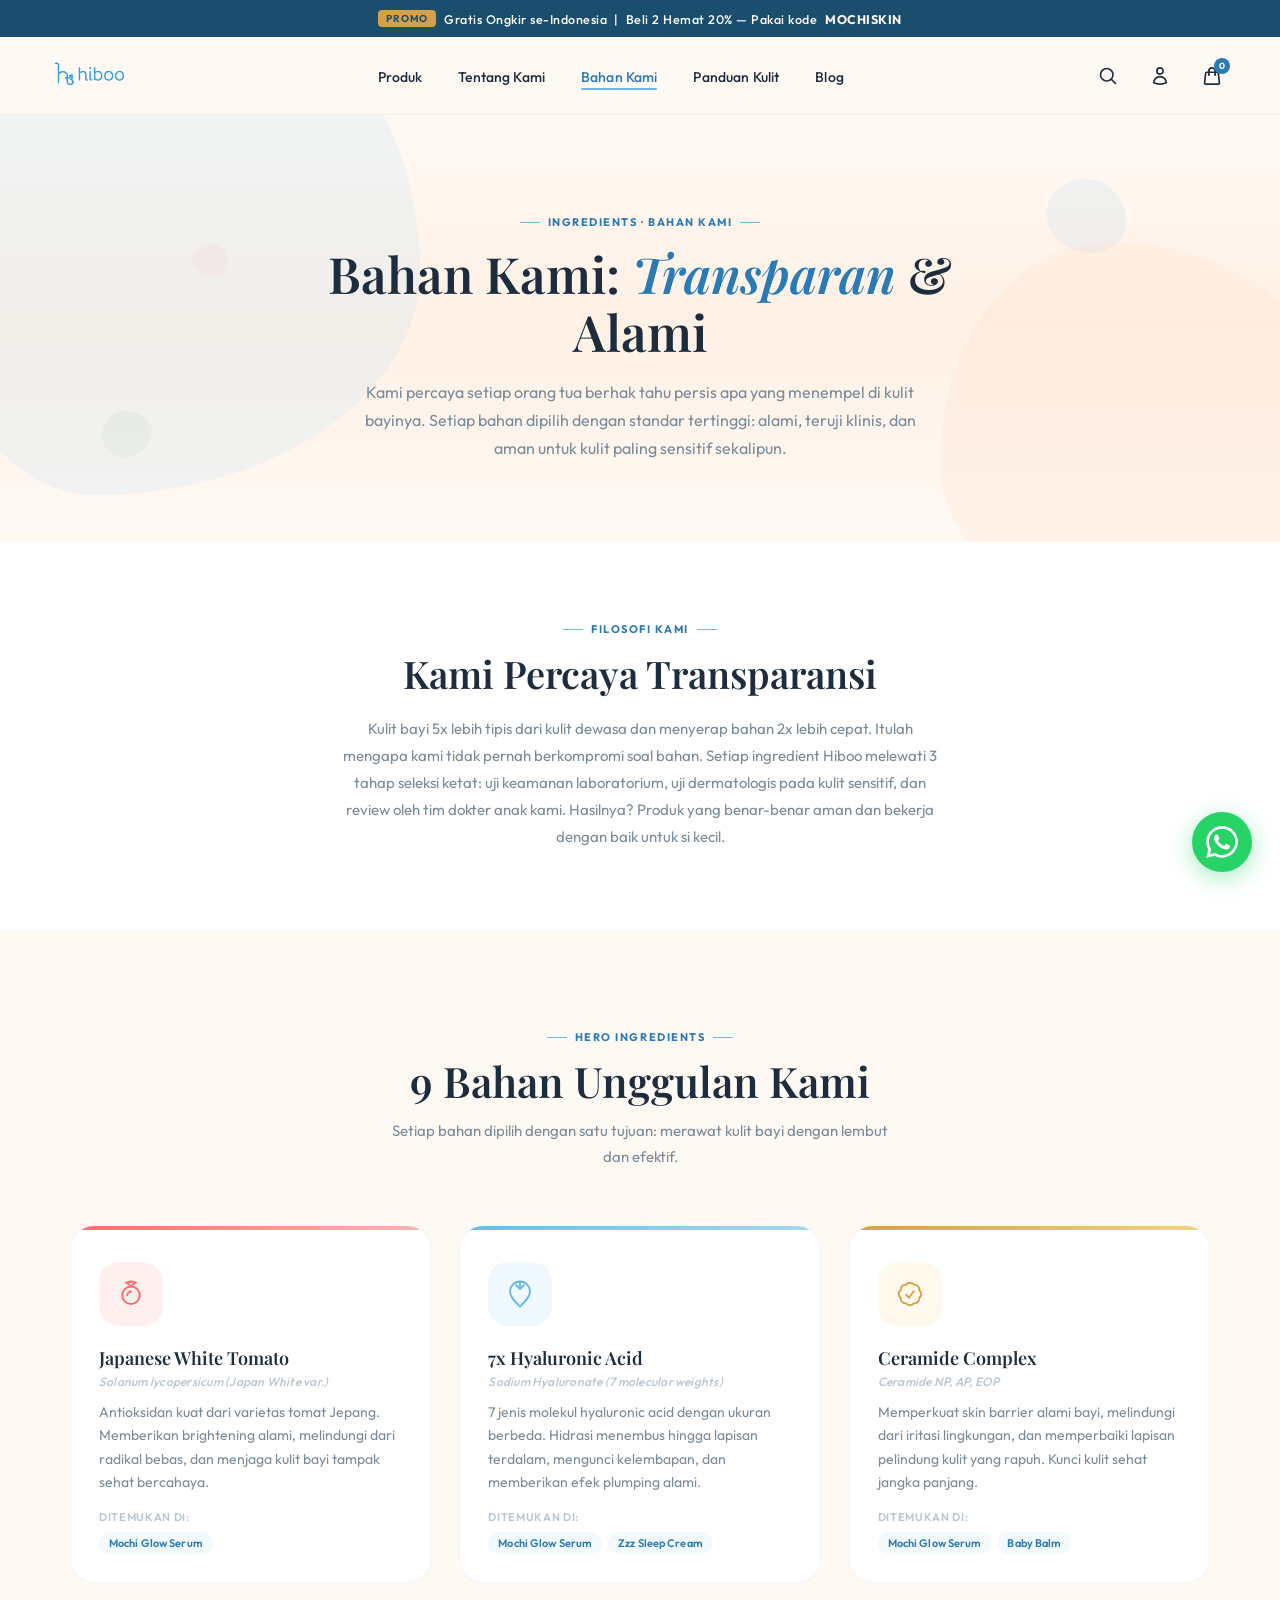
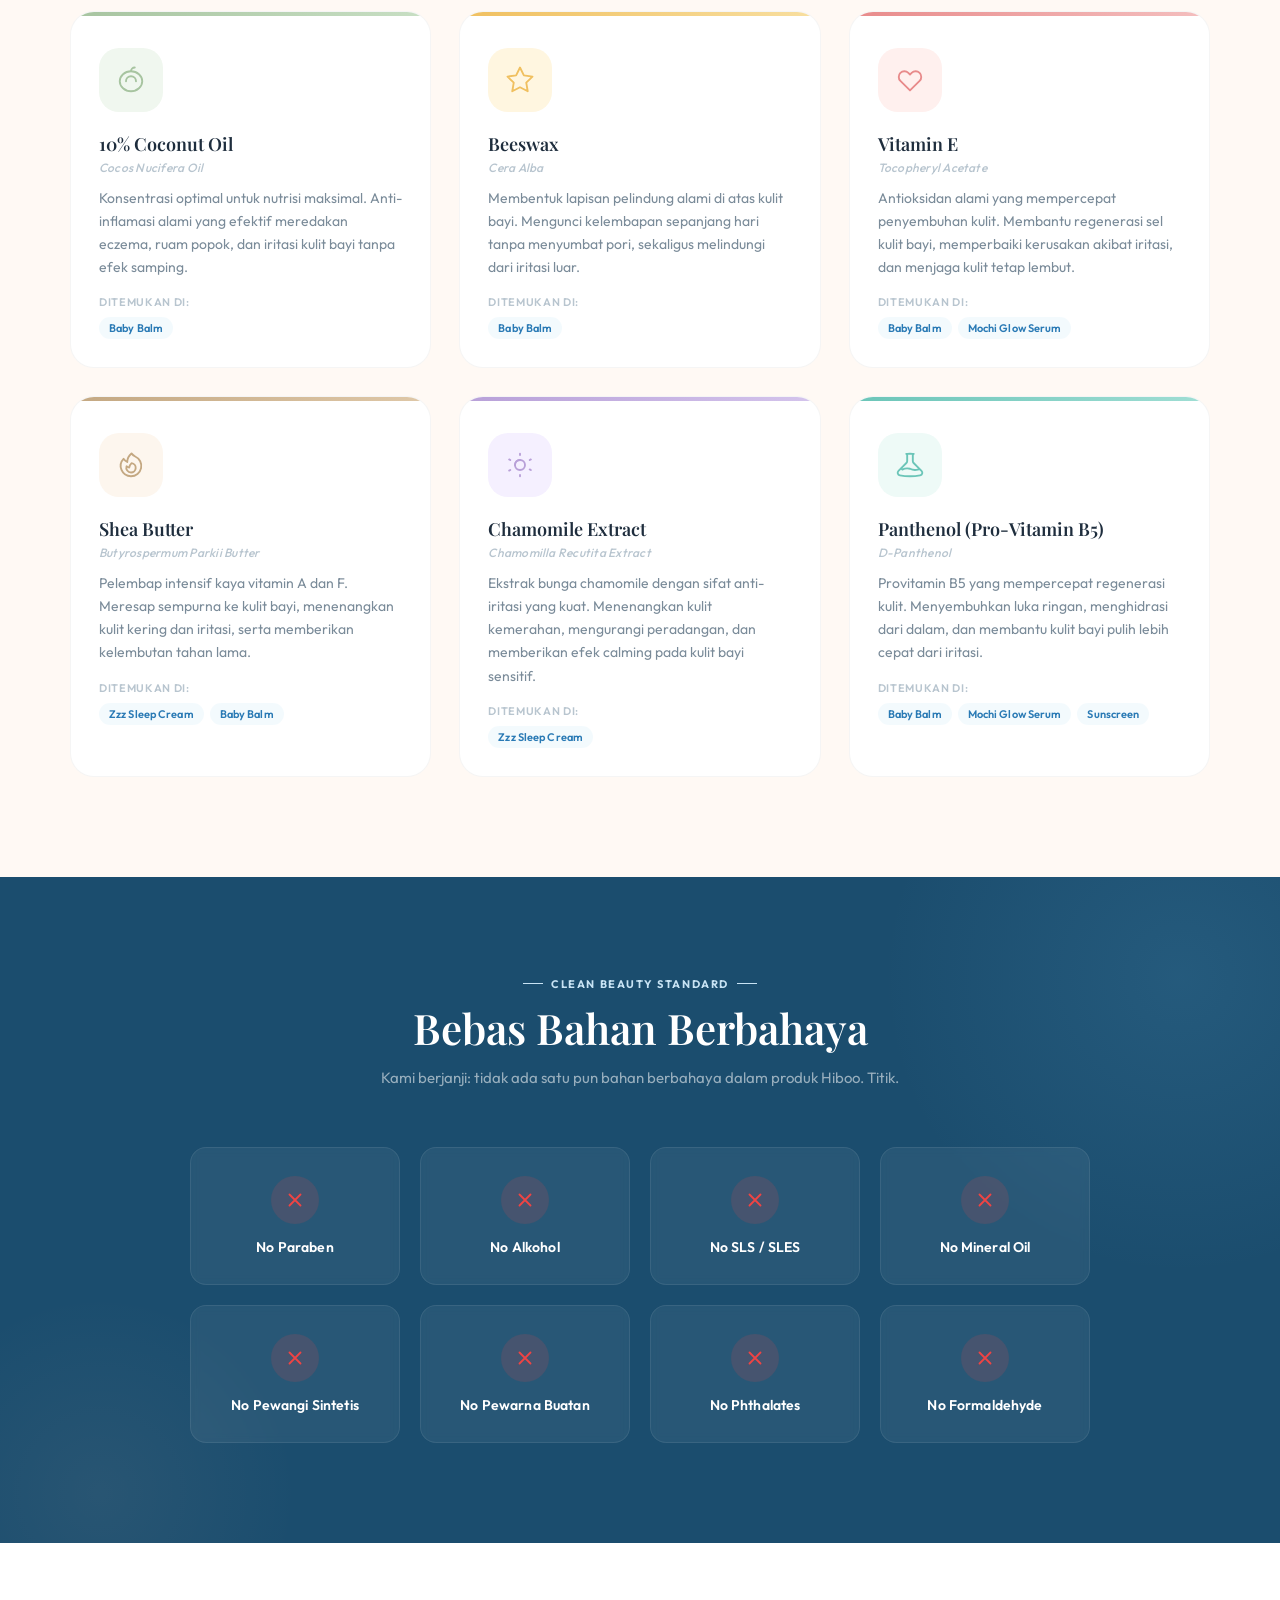
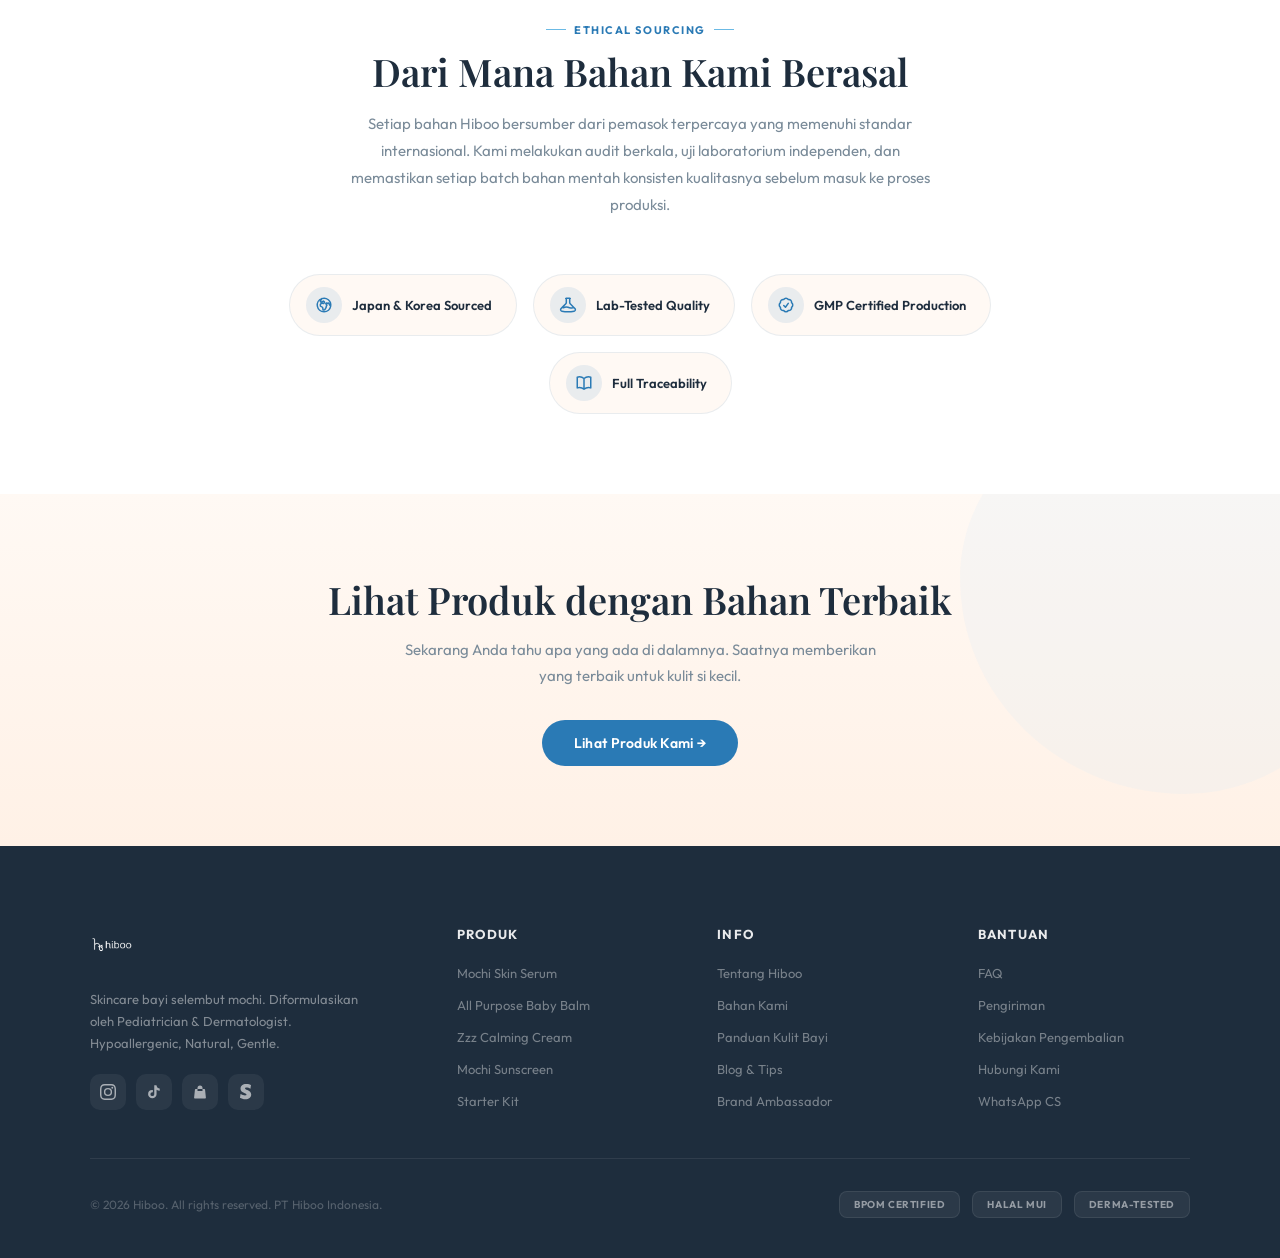
==== html/bahan-kami.html @ 683dc753 "Initial commit: Hiboo baby skincare website (9 HTML screens) Complete static HTML/CSS ecommerce webs" ====
<!DOCTYPE html>
<html lang="id">
<head>
<meta charset="UTF-8">
<meta name="viewport" content="width=device-width, initial-scale=1.0">

<!-- SEO Meta Tags - Indonesian Market -->
<title>Bahan & Ingredients Hiboo | 100% Natural, Tanpa Paraben, Aman Bayi</title>
<meta name="description" content="Daftar lengkap bahan skincare bayi Hiboo. 100% natural, tanpa paraben, tanpa alkohol, tanpa SLS. Japanese White Tomato, Hyaluronic Acid, Ceramide, Coconut Oil. Aman newborn 0+ bulan.">
<meta name="keywords" content="bahan skincare bayi, ingredients baby skincare, paraben free baby, natural baby skincare, hyaluronic acid bayi, ceramide bayi, coconut oil eczema bayi, hiboo ingredients, bahan alami bayi, skincare bayi aman">
<meta name="author" content="PT Hiboo Indonesia">
<meta name="robots" content="index, follow">
<meta name="language" content="Indonesian">
<meta name="geo.region" content="ID">
<meta name="geo.country" content="ID">

<!-- Open Graph / Social -->
<meta property="og:type" content="website">
<meta property="og:title" content="Bahan & Ingredients Hiboo | 100% Natural, Tanpa Paraben">
<meta property="og:description" content="Transparansi bahan skincare bayi Hiboo. Japanese White Tomato, 7x Hyaluronic Acid, Ceramide Complex. Tanpa paraben, alkohol, SLS. Aman newborn 0+ bulan.">
<meta property="og:image" content="assets/images/products/all-products.png">
<meta property="og:url" content="https://hiboo.co.id/bahan-kami">
<meta property="og:locale" content="id_ID">
<meta property="og:site_name" content="Hiboo Baby Skincare">

<!-- Twitter Card -->
<meta name="twitter:card" content="summary_large_image">
<meta name="twitter:title" content="Bahan & Ingredients Hiboo | 100% Natural, Aman Bayi">
<meta name="twitter:description" content="Daftar lengkap bahan alami skincare bayi Hiboo. Tanpa paraben, alkohol, SLS. Aman newborn 0+ bulan.">
<meta name="twitter:image" content="assets/images/products/all-products.png">

<!-- Canonical -->
<link rel="canonical" href="https://hiboo.co.id/bahan-kami">

<!-- Favicon -->
<link rel="icon" type="image/png" href="assets/images/logo/hiboo-logo-color.png">

<!-- Fonts -->
<link href="https://fonts.googleapis.com/css2?family=Outfit:wght@300;400;500;600;700&family=Playfair+Display:ital,wght@0,400;0,600;1,400;1,600&display=swap" rel="stylesheet">

<!-- Shared CSS -->
<link rel="stylesheet" href="assets/css/style.css">

<!-- JSON-LD FAQPage -->
<script type="application/ld+json">
{
  "@context": "https://schema.org",
  "@type": "FAQPage",
  "mainEntity": [
    {
      "@type": "Question",
      "name": "Apakah bahan-bahan Hiboo aman untuk bayi baru lahir (newborn)?",
      "acceptedAnswer": {
        "@type": "Answer",
        "text": "Ya, semua bahan yang digunakan Hiboo telah dipilih secara khusus untuk keamanan kulit bayi newborn (0+ bulan). Setiap bahan melewati uji dermatologis dan hipoalergenik sebelum digunakan dalam formulasi produk kami."
      }
    },
    {
      "@type": "Question",
      "name": "Apa itu Japanese White Tomato dan apa manfaatnya untuk kulit bayi?",
      "acceptedAnswer": {
        "@type": "Answer",
        "text": "Japanese White Tomato adalah varietas tomat Jepang yang kaya antioksidan. Untuk kulit bayi, bahan ini memberikan efek brightening alami, melindungi dari radikal bebas, dan menjaga kulit bayi tampak sehat bercahaya tanpa bahan kimia keras."
      }
    },
    {
      "@type": "Question",
      "name": "Mengapa Hiboo menggunakan 7x Hyaluronic Acid?",
      "acceptedAnswer": {
        "@type": "Answer",
        "text": "7x Hyaluronic Acid berarti kami menggunakan 7 jenis molekul hyaluronic acid dengan ukuran berbeda. Ini memastikan hidrasi menembus hingga lapisan terdalam kulit bayi, memberikan kelembapan tahan lama dan menjaga skin barrier tetap kuat."
      }
    },
    {
      "@type": "Question",
      "name": "Apakah produk Hiboo mengandung paraben atau bahan berbahaya?",
      "acceptedAnswer": {
        "@type": "Answer",
        "text": "Tidak. Hiboo 100% bebas dari paraben, alkohol, SLS/SLES, mineral oil, pewangi sintetis, pewarna buatan, phthalates, dan formaldehyde. Kami hanya menggunakan bahan-bahan alami yang aman dan lembut untuk kulit bayi."
      }
    },
    {
      "@type": "Question",
      "name": "Dari mana Hiboo mendapatkan bahan-bahannya?",
      "acceptedAnswer": {
        "@type": "Answer",
        "text": "Bahan-bahan Hiboo bersumber dari pemasok terpercaya di Jepang, Korea Selatan, dan Indonesia. Setiap batch bahan melewati quality control ketat dan sertifikasi laboratorium independen sebelum digunakan dalam produksi."
      }
    },
    {
      "@type": "Question",
      "name": "Apakah Ceramide Complex aman untuk kulit bayi sensitif?",
      "acceptedAnswer": {
        "@type": "Answer",
        "text": "Ya, Ceramide Complex sangat aman dan justru sangat direkomendasikan untuk kulit bayi sensitif. Ceramide adalah komponen alami kulit yang membantu memperkuat skin barrier, mencegah iritasi, dan menjaga kelembapan alami kulit bayi."
      }
    }
  ]
}
</script>

<!-- Page-Specific Styles -->
<style>
/* ── INGREDIENTS HERO ── */
.ing-hero {
  position: relative;
  padding: 100px 48px 80px;
  text-align: center;
  overflow: hidden;
  background: linear-gradient(180deg, var(--hb-cream) 0%, var(--hb-warm) 50%, var(--hb-cream) 100%);
}

.ing-hero::before {
  content: '';
  position: absolute;
  width: 500px; height: 500px;
  border-radius: 58% 42% 65% 35% / 45% 55% 45% 55%;
  background: rgba(200,227,244,0.25);
  top: -120px; left: -80px;
  animation: morphBlob 8s ease-in-out infinite;
  pointer-events: none;
}

.ing-hero::after {
  content: '';
  position: absolute;
  width: 400px; height: 400px;
  border-radius: 42% 58% 35% 65% / 55% 45% 55% 45%;
  background: rgba(255,216,190,0.2);
  bottom: -100px; right: -60px;
  animation: morphBlob 8s 2s ease-in-out infinite reverse;
  pointer-events: none;
}

.ing-hero .mochi-deco {
  position: absolute;
  pointer-events: none;
  border-radius: 52% 48% 44% 56% / 46% 60% 40% 54%;
}

.ing-hero .mochi-deco-1 {
  width: 80px; height: 74px;
  background: rgba(107,186,229,0.1);
  top: 15%; right: 12%;
  animation: mochiWobble 6s ease-in-out infinite;
}

.ing-hero .mochi-deco-2 {
  width: 50px; height: 46px;
  background: rgba(167,196,160,0.12);
  bottom: 20%; left: 8%;
  border-radius: 46% 54% 58% 42% / 52% 44% 56% 48%;
  animation: mochiWobble 7s 1.5s ease-in-out infinite;
}

.ing-hero .mochi-deco-3 {
  width: 36px; height: 34px;
  background: rgba(242,196,196,0.15);
  top: 30%; left: 15%;
  border-radius: 54% 46% 42% 58% / 48% 56% 44% 52%;
  animation: mochiWobble 5s 3s ease-in-out infinite;
}

@keyframes mochiWobble {
  0%, 100% { border-radius: 52% 48% 44% 56% / 46% 60% 40% 54%; transform: scale(1); }
  50% { border-radius: 46% 54% 58% 42% / 52% 44% 56% 48%; transform: scale(1.06); }
}

.ing-hero-content {
  position: relative;
  z-index: 1;
  max-width: 700px;
  margin: 0 auto;
}

.ing-hero .sh-tag {
  font-size: 11px;
  font-weight: 700;
  text-transform: uppercase;
  letter-spacing: 0.14em;
  color: var(--hb-deep);
  margin-bottom: 16px;
  display: flex;
  align-items: center;
  justify-content: center;
  gap: 8px;
  animation: fadeSlideUp 0.7s ease both;
}

.ing-hero .sh-tag::before, .ing-hero .sh-tag::after {
  content: '';
  width: 20px; height: 1px;
  background: var(--hb-blue);
}

.ing-hero h1 {
  font-family: 'Playfair Display', serif;
  font-size: clamp(32px, 4vw, 50px);
  font-weight: 600;
  line-height: 1.15;
  color: var(--hb-text);
  margin-bottom: 18px;
  animation: fadeSlideUp 0.7s 0.1s ease both;
}

.ing-hero h1 em {
  font-style: italic;
  color: var(--hb-deep);
}

.ing-hero-desc {
  font-size: 16px;
  line-height: 1.75;
  color: var(--hb-muted);
  max-width: 560px;
  margin: 0 auto;
  animation: fadeSlideUp 0.7s 0.2s ease both;
}

/* ── PHILOSOPHY SECTION ── */
.philosophy-section {
  background: var(--hb-white);
  padding: 80px 48px;
  text-align: center;
}

.philosophy-content {
  max-width: 720px;
  margin: 0 auto;
}

.philosophy-content .sh-tag {
  font-size: 11px;
  font-weight: 700;
  text-transform: uppercase;
  letter-spacing: 0.14em;
  color: var(--hb-deep);
  margin-bottom: 12px;
  display: flex;
  align-items: center;
  justify-content: center;
  gap: 8px;
}

.philosophy-content .sh-tag::before, .philosophy-content .sh-tag::after {
  content: '';
  width: 20px; height: 1px;
  background: var(--hb-blue);
}

.philosophy-content h2 {
  font-family: 'Playfair Display', serif;
  font-size: clamp(26px, 3vw, 38px);
  font-weight: 600;
  color: var(--hb-text);
  margin-bottom: 16px;
}

.philosophy-content p {
  font-size: 15px;
  color: var(--hb-muted);
  line-height: 1.8;
  max-width: 600px;
  margin: 0 auto;
}

/* ── HERO INGREDIENTS GRID ── */
.ingredients-section {
  padding: 100px 48px;
  background: var(--hb-cream);
}

.ingredients-grid {
  display: grid;
  grid-template-columns: repeat(3, 1fr);
  gap: 28px;
  max-width: 1140px;
  margin: 0 auto;
}

.ing-card {
  background: var(--hb-white);
  border-radius: var(--hb-radius-lg);
  padding: 36px 28px 28px;
  border: 1px solid rgba(0,0,0,0.04);
  transition: all 0.35s ease;
  position: relative;
  overflow: hidden;
}

.ing-card::before {
  content: '';
  position: absolute;
  top: 0;
  left: 0;
  right: 0;
  height: 4px;
  border-radius: var(--hb-radius-lg) var(--hb-radius-lg) 0 0;
}

.ing-card:nth-child(1)::before { background: linear-gradient(90deg, #FF6B6B, #FFB4B4); }
.ing-card:nth-child(2)::before { background: linear-gradient(90deg, #6BBAE5, #A8D8F0); }
.ing-card:nth-child(3)::before { background: linear-gradient(90deg, #D4A04A, #F0D48A); }
.ing-card:nth-child(4)::before { background: linear-gradient(90deg, #A7C4A0, #C8DFC4); }
.ing-card:nth-child(5)::before { background: linear-gradient(90deg, #F0C060, #F8DFA0); }
.ing-card:nth-child(6)::before { background: linear-gradient(90deg, #E88B8B, #F4BFBF); }
.ing-card:nth-child(7)::before { background: linear-gradient(90deg, #C4A882, #DFC8A8); }
.ing-card:nth-child(8)::before { background: linear-gradient(90deg, #B8A0D8, #D4C4EC); }
.ing-card:nth-child(9)::before { background: linear-gradient(90deg, #6BC5B8, #A0DED4); }

.ing-card:hover {
  transform: translateY(-6px);
  box-shadow: 0 16px 48px rgba(0,0,0,0.08);
  border-color: rgba(107,186,229,0.15);
}

.ing-icon {
  width: 64px;
  height: 64px;
  border-radius: 20px;
  display: flex;
  align-items: center;
  justify-content: center;
  margin-bottom: 20px;
}

.ing-card:nth-child(1) .ing-icon { background: #FFF0F0; }
.ing-card:nth-child(2) .ing-icon { background: #EFF8FF; }
.ing-card:nth-child(3) .ing-icon { background: #FFF8EC; }
.ing-card:nth-child(4) .ing-icon { background: #F0F7EF; }
.ing-card:nth-child(5) .ing-icon { background: #FFF6E0; }
.ing-card:nth-child(6) .ing-icon { background: #FFF0EE; }
.ing-card:nth-child(7) .ing-icon { background: #FDF6EE; }
.ing-card:nth-child(8) .ing-icon { background: #F5F0FF; }
.ing-card:nth-child(9) .ing-icon { background: #EEFAF7; }

.ing-icon svg {
  width: 30px;
  height: 30px;
}

.ing-card h3 {
  font-family: 'Playfair Display', serif;
  font-size: 18px;
  font-weight: 600;
  color: var(--hb-text);
  margin-bottom: 4px;
}

.ing-card .ing-subtitle {
  font-size: 12px;
  color: var(--hb-light);
  font-weight: 500;
  font-style: italic;
  margin-bottom: 12px;
  letter-spacing: 0.02em;
}

.ing-card .ing-desc {
  font-size: 14px;
  color: var(--hb-muted);
  line-height: 1.65;
  margin-bottom: 16px;
}

.ing-tags {
  display: flex;
  flex-wrap: wrap;
  gap: 6px;
}

.ing-tags span {
  font-size: 11px;
  font-weight: 600;
  color: var(--hb-deep);
  background: rgba(107,186,229,0.08);
  padding: 4px 10px;
  border-radius: 100px;
  letter-spacing: 0.01em;
}

.ing-tags-label {
  font-size: 11px;
  color: var(--hb-light);
  font-weight: 600;
  text-transform: uppercase;
  letter-spacing: 0.06em;
  margin-bottom: 8px;
}

/* ── FREE FROM SECTION ── */
.freefrom-section {
  background: var(--hb-navy);
  padding: 100px 48px;
  position: relative;
  overflow: hidden;
}

.freefrom-section::before {
  content: '';
  position: absolute;
  width: 600px; height: 600px;
  border-radius: 50%;
  background: radial-gradient(circle, rgba(107,186,229,0.12), transparent 70%);
  top: -200px; right: -200px;
  pointer-events: none;
}

.freefrom-section::after {
  content: '';
  position: absolute;
  width: 400px; height: 400px;
  border-radius: 50%;
  background: radial-gradient(circle, rgba(255,216,190,0.06), transparent 70%);
  bottom: -150px; left: -100px;
  pointer-events: none;
}

.freefrom-section .section-header .sh-tag { color: var(--hb-sky); }
.freefrom-section .section-header .sh-tag::before,
.freefrom-section .section-header .sh-tag::after { background: var(--hb-sky); }
.freefrom-section .section-header h2 { color: white; }
.freefrom-section .section-header p { color: rgba(255,255,255,0.55); }

.freefrom-grid {
  display: grid;
  grid-template-columns: repeat(4, 1fr);
  gap: 20px;
  max-width: 900px;
  margin: 0 auto;
  position: relative;
  z-index: 1;
}

.freefrom-card {
  background: rgba(255,255,255,0.06);
  border: 1px solid rgba(255,255,255,0.08);
  border-radius: var(--hb-radius);
  padding: 28px 20px;
  text-align: center;
  transition: all 0.3s ease;
  backdrop-filter: blur(4px);
}

.freefrom-card:hover {
  background: rgba(255,255,255,0.1);
  border-color: rgba(255,255,255,0.15);
  transform: translateY(-4px);
}

.freefrom-icon {
  width: 48px;
  height: 48px;
  border-radius: 50%;
  background: rgba(239,68,68,0.15);
  display: flex;
  align-items: center;
  justify-content: center;
  margin: 0 auto 14px;
}

.freefrom-icon svg {
  width: 22px;
  height: 22px;
  color: #EF4444;
}

.freefrom-card h4 {
  font-size: 14px;
  font-weight: 600;
  color: white;
  letter-spacing: 0.01em;
}

/* ── SOURCING SECTION ── */
.sourcing-section {
  padding: 80px 48px;
  background: var(--hb-white);
  text-align: center;
}

.sourcing-content {
  max-width: 720px;
  margin: 0 auto;
}

.sourcing-content h2 {
  font-family: 'Playfair Display', serif;
  font-size: clamp(26px, 3vw, 38px);
  font-weight: 600;
  color: var(--hb-text);
  margin-bottom: 16px;
}

.sourcing-content p {
  font-size: 15px;
  color: var(--hb-muted);
  line-height: 1.8;
  max-width: 600px;
  margin: 0 auto 24px;
}

.sourcing-badges {
  display: flex;
  justify-content: center;
  gap: 16px;
  flex-wrap: wrap;
  margin-top: 32px;
}

.sourcing-badge {
  display: flex;
  align-items: center;
  gap: 10px;
  background: var(--hb-cream);
  border: 1.5px solid rgba(42,122,181,0.1);
  border-radius: 100px;
  padding: 12px 24px 12px 16px;
  transition: all 0.3s ease;
}

.sourcing-badge:hover {
  border-color: var(--hb-blue);
  transform: translateY(-2px);
  box-shadow: 0 4px 16px rgba(42,122,181,0.1);
}

.sourcing-badge-icon {
  width: 36px; height: 36px;
  border-radius: 50%;
  background: rgba(42,122,181,0.1);
  display: flex;
  align-items: center;
  justify-content: center;
  flex-shrink: 0;
}

.sourcing-badge-icon svg {
  width: 18px;
  height: 18px;
  color: var(--hb-deep);
}

.sourcing-badge span {
  font-size: 13px;
  font-weight: 600;
  color: var(--hb-text);
}

/* ── CTA SECTION ── */
.ing-cta {
  padding: 80px 48px;
  text-align: center;
  background: linear-gradient(180deg, var(--hb-cream) 0%, var(--hb-warm) 100%);
  position: relative;
  overflow: hidden;
}

.ing-cta::before {
  content: '';
  position: absolute;
  width: 400px; height: 400px;
  border-radius: 52% 48% 44% 56% / 46% 60% 40% 54%;
  background: rgba(200,227,244,0.15);
  top: -100px; right: -80px;
  animation: morphBlob 8s ease-in-out infinite;
  pointer-events: none;
}

.ing-cta h2 {
  font-family: 'Playfair Display', serif;
  font-size: clamp(26px, 3vw, 38px);
  font-weight: 600;
  color: var(--hb-text);
  margin-bottom: 12px;
  position: relative;
  z-index: 1;
}

.ing-cta p {
  font-size: 15px;
  color: var(--hb-muted);
  margin-bottom: 32px;
  max-width: 480px;
  margin-left: auto;
  margin-right: auto;
  line-height: 1.7;
  position: relative;
  z-index: 1;
}

/* ── NAV ACTIVE STATE ── */
.nav-links a.active {
  color: var(--hb-deep);
}

.nav-links a.active::after {
  width: 100%;
}

/* ── RESPONSIVE ── */
@media (max-width: 900px) {
  .ingredients-grid {
    grid-template-columns: repeat(2, 1fr);
    gap: 20px;
  }
  .freefrom-grid {
    grid-template-columns: repeat(2, 1fr);
  }
  .ing-hero, .philosophy-section, .ingredients-section,
  .freefrom-section, .sourcing-section, .ing-cta {
    padding-left: 24px;
    padding-right: 24px;
  }
}

@media (max-width: 600px) {
  .ingredients-grid {
    grid-template-columns: 1fr;
  }
  .freefrom-grid {
    grid-template-columns: repeat(2, 1fr);
    gap: 12px;
  }
  .freefrom-card {
    padding: 20px 14px;
  }
  .sourcing-badges {
    flex-direction: column;
    align-items: center;
  }
  .ing-hero {
    padding-top: 60px;
    padding-bottom: 50px;
  }
}
</style>
</head>
<body>

<!-- ANNOUNCEMENT BAR -->
<div class="announce-bar">
  <span>PROMO</span>
  Gratis Ongkir se-Indonesia &nbsp;|&nbsp; Beli 2 Hemat 20% &mdash; Pakai kode <strong>MOCHISKIN</strong>
</div>

<!-- NAV -->
<nav>
  <a href="index.html" class="nav-logo">
    <img src="assets/images/logo/hiboo-logo-color.png" alt="Hiboo Baby Skincare" width="160" height="52">
  </a>
  <ul class="nav-links">
    <li><a href="produk.html">Produk</a></li>
    <li><a href="tentang-kami.html">Tentang Kami</a></li>
    <li><a href="bahan-kami.html" class="active">Bahan Kami</a></li>
    <li><a href="panduan-kulit.html">Panduan Kulit</a></li>
    <li><a href="blog.html">Blog</a></li>
  </ul>
  <div class="nav-right">
    <button class="nav-icon" title="Cari" aria-label="Cari produk">
      <svg xmlns="http://www.w3.org/2000/svg" fill="none" viewBox="0 0 24 24" stroke-width="2" stroke="currentColor"><path stroke-linecap="round" stroke-linejoin="round" d="m21 21-5.197-5.197m0 0A7.5 7.5 0 1 0 5.196 5.196a7.5 7.5 0 0 0 10.607 10.607Z"/></svg>
    </button>
    <button class="nav-icon" title="Akun" aria-label="Akun saya">
      <svg xmlns="http://www.w3.org/2000/svg" fill="none" viewBox="0 0 24 24" stroke-width="2" stroke="currentColor"><path stroke-linecap="round" stroke-linejoin="round" d="M15.75 6a3.75 3.75 0 1 1-7.5 0 3.75 3.75 0 0 1 7.5 0ZM4.501 20.118a7.5 7.5 0 0 1 14.998 0A17.933 17.933 0 0 1 12 21.75c-2.676 0-5.216-.584-7.499-1.632Z"/></svg>
    </button>
    <a href="keranjang.html" class="nav-icon cart-btn" title="Keranjang" aria-label="Keranjang belanja">
      <svg xmlns="http://www.w3.org/2000/svg" fill="none" viewBox="0 0 24 24" stroke-width="2" stroke="currentColor"><path stroke-linecap="round" stroke-linejoin="round" d="M15.75 10.5V6a3.75 3.75 0 1 0-7.5 0v4.5m11.356-1.993 1.263 12c.07.665-.45 1.243-1.119 1.243H4.25a1.125 1.125 0 0 1-1.12-1.243l1.264-12A1.125 1.125 0 0 1 5.513 7.5h12.974c.576 0 1.059.435 1.119 1.007ZM8.625 10.5a.375.375 0 1 1-.75 0 .375.375 0 0 1 .75 0Zm7.5 0a.375.375 0 1 1-.75 0 .375.375 0 0 1 .75 0Z"/></svg>
      <span class="cart-count">0</span>
    </a>
    <button class="mobile-menu-btn" aria-label="Menu">
      <span></span><span></span><span></span>
    </button>
  </div>
</nav>

<!-- 1. HERO -->
<section class="ing-hero">
  <div class="mochi-deco mochi-deco-1"></div>
  <div class="mochi-deco mochi-deco-2"></div>
  <div class="mochi-deco mochi-deco-3"></div>
  <div class="ing-hero-content">
    <div class="sh-tag">Ingredients &middot; Bahan Kami</div>
    <h1>Bahan Kami: <em>Transparan</em> & Alami</h1>
    <p class="ing-hero-desc">Kami percaya setiap orang tua berhak tahu persis apa yang menempel di kulit bayinya. Setiap bahan dipilih dengan standar tertinggi: alami, teruji klinis, dan aman untuk kulit paling sensitif sekalipun.</p>
  </div>
</section>

<!-- 2. PHILOSOPHY -->
<section class="philosophy-section">
  <div class="philosophy-content">
    <div class="sh-tag">Filosofi Kami</div>
    <h2>Kami Percaya Transparansi</h2>
    <p>Kulit bayi 5x lebih tipis dari kulit dewasa dan menyerap bahan 2x lebih cepat. Itulah mengapa kami tidak pernah berkompromi soal bahan. Setiap ingredient Hiboo melewati 3 tahap seleksi ketat: uji keamanan laboratorium, uji dermatologis pada kulit sensitif, dan review oleh tim dokter anak kami. Hasilnya? Produk yang benar-benar aman dan bekerja dengan baik untuk si kecil.</p>
  </div>
</section>

<!-- 3. HERO INGREDIENTS GRID -->
<section class="ingredients-section section-pad">
  <div class="section-header">
    <div class="sh-tag">Hero Ingredients</div>
    <h2>9 Bahan Unggulan Kami</h2>
    <p>Setiap bahan dipilih dengan satu tujuan: merawat kulit bayi dengan lembut dan efektif.</p>
  </div>

  <div class="ingredients-grid">

    <!-- Japanese White Tomato -->
    <div class="ing-card">
      <div class="ing-icon">
        <svg xmlns="http://www.w3.org/2000/svg" viewBox="0 0 24 24" fill="none" stroke="#FF6B6B" stroke-width="1.5" stroke-linecap="round" stroke-linejoin="round"><circle cx="12" cy="13" r="7"/><path d="M12 6c-1.5-2-4-3-4-3s2-.5 4-1c2 .5 4 1 4 1s-2.5 1-4 3Z"/><path d="M9 13a3 3 0 0 1 3-3"/></svg>
      </div>
      <h3>Japanese White Tomato</h3>
      <div class="ing-subtitle">Solanum lycopersicum (Japan White var.)</div>
      <p class="ing-desc">Antioksidan kuat dari varietas tomat Jepang. Memberikan brightening alami, melindungi dari radikal bebas, dan menjaga kulit bayi tampak sehat bercahaya.</p>
      <div class="ing-tags-label">Ditemukan di:</div>
      <div class="ing-tags">
        <span>Mochi Glow Serum</span>
      </div>
    </div>

    <!-- 7x Hyaluronic Acid -->
    <div class="ing-card">
      <div class="ing-icon">
        <svg xmlns="http://www.w3.org/2000/svg" viewBox="0 0 24 24" fill="none" stroke="#6BBAE5" stroke-width="1.5" stroke-linecap="round" stroke-linejoin="round"><path d="M12 2v6l3-3M12 8l-3-3"/><path d="M12 22c4-4 8-7.582 8-12a8 8 0 1 0-16 0c0 4.418 4 8 8 12Z"/></svg>
      </div>
      <h3>7x Hyaluronic Acid</h3>
      <div class="ing-subtitle">Sodium Hyaluronate (7 molecular weights)</div>
      <p class="ing-desc">7 jenis molekul hyaluronic acid dengan ukuran berbeda. Hidrasi menembus hingga lapisan terdalam, mengunci kelembapan, dan memberikan efek plumping alami.</p>
      <div class="ing-tags-label">Ditemukan di:</div>
      <div class="ing-tags">
        <span>Mochi Glow Serum</span>
        <span>Zzz Sleep Cream</span>
      </div>
    </div>

    <!-- Ceramide Complex -->
    <div class="ing-card">
      <div class="ing-icon">
        <svg xmlns="http://www.w3.org/2000/svg" viewBox="0 0 24 24" fill="none" stroke="#D4A04A" stroke-width="1.5" stroke-linecap="round" stroke-linejoin="round"><path d="M9 12.75 11.25 15 15 9.75M21 12c0 1.268-.63 2.39-1.593 3.068a3.745 3.745 0 0 1-1.043 3.296 3.745 3.745 0 0 1-3.296 1.043A3.745 3.745 0 0 1 12 21c-1.268 0-2.39-.63-3.068-1.593a3.746 3.746 0 0 1-3.296-1.043 3.746 3.746 0 0 1-1.043-3.296A3.745 3.745 0 0 1 3 12c0-1.268.63-2.39 1.593-3.068a3.745 3.745 0 0 1 1.043-3.296 3.746 3.746 0 0 1 3.296-1.043A3.746 3.746 0 0 1 12 3c1.268 0 2.39.63 3.068 1.593a3.746 3.746 0 0 1 3.296 1.043 3.746 3.746 0 0 1 1.043 3.296A3.745 3.745 0 0 1 21 12Z"/></svg>
      </div>
      <h3>Ceramide Complex</h3>
      <div class="ing-subtitle">Ceramide NP, AP, EOP</div>
      <p class="ing-desc">Memperkuat skin barrier alami bayi, melindungi dari iritasi lingkungan, dan memperbaiki lapisan pelindung kulit yang rapuh. Kunci kulit sehat jangka panjang.</p>
      <div class="ing-tags-label">Ditemukan di:</div>
      <div class="ing-tags">
        <span>Mochi Glow Serum</span>
        <span>Baby Balm</span>
      </div>
    </div>

    <!-- 10% Coconut Oil -->
    <div class="ing-card">
      <div class="ing-icon">
        <svg xmlns="http://www.w3.org/2000/svg" viewBox="0 0 24 24" fill="none" stroke="#A7C4A0" stroke-width="1.5" stroke-linecap="round" stroke-linejoin="round"><path d="M12 21c-4.97 0-9-3.582-9-8s4.03-8 9-8 9 3.582 9 8-4.03 8-9 8Z"/><path d="M12 5c0-1.657 1.343-3 3-3"/><path d="M8 13c0-2.21 1.79-4 4-4s4 1.79 4 4"/></svg>
      </div>
      <h3>10% Coconut Oil</h3>
      <div class="ing-subtitle">Cocos Nucifera Oil</div>
      <p class="ing-desc">Konsentrasi optimal untuk nutrisi maksimal. Anti-inflamasi alami yang efektif meredakan eczema, ruam popok, dan iritasi kulit bayi tanpa efek samping.</p>
      <div class="ing-tags-label">Ditemukan di:</div>
      <div class="ing-tags">
        <span>Baby Balm</span>
      </div>
    </div>

    <!-- Beeswax -->
    <div class="ing-card">
      <div class="ing-icon">
        <svg xmlns="http://www.w3.org/2000/svg" viewBox="0 0 24 24" fill="none" stroke="#F0C060" stroke-width="1.5" stroke-linecap="round" stroke-linejoin="round"><path d="M12 2l3.09 6.26L22 9.27l-5 4.87 1.18 6.88L12 17.77l-6.18 3.25L7 14.14 2 9.27l6.91-1.01L12 2z"/></svg>
      </div>
      <h3>Beeswax</h3>
      <div class="ing-subtitle">Cera Alba</div>
      <p class="ing-desc">Membentuk lapisan pelindung alami di atas kulit bayi. Mengunci kelembapan sepanjang hari tanpa menyumbat pori, sekaligus melindungi dari iritasi luar.</p>
      <div class="ing-tags-label">Ditemukan di:</div>
      <div class="ing-tags">
        <span>Baby Balm</span>
      </div>
    </div>

    <!-- Vitamin E -->
    <div class="ing-card">
      <div class="ing-icon">
        <svg xmlns="http://www.w3.org/2000/svg" viewBox="0 0 24 24" fill="none" stroke="#E88B8B" stroke-width="1.5" stroke-linecap="round" stroke-linejoin="round"><path d="M4.318 6.318a4.5 4.5 0 0 0 0 6.364L12 20.364l7.682-7.682a4.5 4.5 0 0 0-6.364-6.364L12 7.636l-1.318-1.318a4.5 4.5 0 0 0-6.364 0Z"/></svg>
      </div>
      <h3>Vitamin E</h3>
      <div class="ing-subtitle">Tocopheryl Acetate</div>
      <p class="ing-desc">Antioksidan alami yang mempercepat penyembuhan kulit. Membantu regenerasi sel kulit bayi, memperbaiki kerusakan akibat iritasi, dan menjaga kulit tetap lembut.</p>
      <div class="ing-tags-label">Ditemukan di:</div>
      <div class="ing-tags">
        <span>Baby Balm</span>
        <span>Mochi Glow Serum</span>
      </div>
    </div>

    <!-- Shea Butter -->
    <div class="ing-card">
      <div class="ing-icon">
        <svg xmlns="http://www.w3.org/2000/svg" viewBox="0 0 24 24" fill="none" stroke="#C4A882" stroke-width="1.5" stroke-linecap="round" stroke-linejoin="round"><path d="M15.362 5.214A8.252 8.252 0 0 1 12 21 8.25 8.25 0 0 1 6.038 7.048 8.287 8.287 0 0 0 9 9.6a8.983 8.983 0 0 1 3.361-6.867 8.21 8.21 0 0 0 3 2.48Z"/><path d="M12 18a3.75 3.75 0 0 0 .495-7.468 5.99 5.99 0 0 0-1.925 3.547 5.975 5.975 0 0 1-2.133-1.001A3.75 3.75 0 0 0 12 18Z"/></svg>
      </div>
      <h3>Shea Butter</h3>
      <div class="ing-subtitle">Butyrospermum Parkii Butter</div>
      <p class="ing-desc">Pelembap intensif kaya vitamin A dan F. Meresap sempurna ke kulit bayi, menenangkan kulit kering dan iritasi, serta memberikan kelembutan tahan lama.</p>
      <div class="ing-tags-label">Ditemukan di:</div>
      <div class="ing-tags">
        <span>Zzz Sleep Cream</span>
        <span>Baby Balm</span>
      </div>
    </div>

    <!-- Chamomile Extract -->
    <div class="ing-card">
      <div class="ing-icon">
        <svg xmlns="http://www.w3.org/2000/svg" viewBox="0 0 24 24" fill="none" stroke="#B8A0D8" stroke-width="1.5" stroke-linecap="round" stroke-linejoin="round"><path d="M12 3v1m0 16v1m8.66-13.5-.87.5M4.21 16l-.87.5M20.66 16l-.87-.5M4.21 8l-.87-.5M16 12a4 4 0 1 1-8 0 4 4 0 0 1 8 0Z"/><path d="M12 8a4 4 0 0 0-4 4"/></svg>
      </div>
      <h3>Chamomile Extract</h3>
      <div class="ing-subtitle">Chamomilla Recutita Extract</div>
      <p class="ing-desc">Ekstrak bunga chamomile dengan sifat anti-iritasi yang kuat. Menenangkan kulit kemerahan, mengurangi peradangan, dan memberikan efek calming pada kulit bayi sensitif.</p>
      <div class="ing-tags-label">Ditemukan di:</div>
      <div class="ing-tags">
        <span>Zzz Sleep Cream</span>
      </div>
    </div>

    <!-- Panthenol -->
    <div class="ing-card">
      <div class="ing-icon">
        <svg xmlns="http://www.w3.org/2000/svg" viewBox="0 0 24 24" fill="none" stroke="#6BC5B8" stroke-width="1.5" stroke-linecap="round" stroke-linejoin="round"><path d="M9.75 3.104v5.714a2.25 2.25 0 0 1-.659 1.591L5 14.5M9.75 3.104c-.251.023-.501.05-.75.082m.75-.082a24.301 24.301 0 0 1 4.5 0m0 0v5.714c0 .597.237 1.17.659 1.591L19.8 15.3M14.25 3.104c.251.023.501.05.75.082M19.8 15.3l-1.57.393A9.065 9.065 0 0 1 12 15a9.065 9.065 0 0 0-6.23.693L5 14.5m14.8.8 1.402 1.402c1.232 1.232.65 3.318-1.067 3.611A48.309 48.309 0 0 1 12 21c-2.773 0-5.491-.235-8.135-.687-1.718-.293-2.3-2.379-1.067-3.61L5 14.5"/></svg>
      </div>
      <h3>Panthenol (Pro-Vitamin B5)</h3>
      <div class="ing-subtitle">D-Panthenol</div>
      <p class="ing-desc">Provitamin B5 yang mempercepat regenerasi kulit. Menyembuhkan luka ringan, menghidrasi dari dalam, dan membantu kulit bayi pulih lebih cepat dari iritasi.</p>
      <div class="ing-tags-label">Ditemukan di:</div>
      <div class="ing-tags">
        <span>Baby Balm</span>
        <span>Mochi Glow Serum</span>
        <span>Sunscreen</span>
      </div>
    </div>

  </div>
</section>

<!-- 4. BEBAS BAHAN BERBAHAYA -->
<section class="freefrom-section">
  <div class="section-header">
    <div class="sh-tag">Clean Beauty Standard</div>
    <h2>Bebas Bahan Berbahaya</h2>
    <p>Kami berjanji: tidak ada satu pun bahan berbahaya dalam produk Hiboo. Titik.</p>
  </div>
  <div class="freefrom-grid">
    <div class="freefrom-card">
      <div class="freefrom-icon">
        <svg xmlns="http://www.w3.org/2000/svg" fill="none" viewBox="0 0 24 24" stroke-width="2" stroke="currentColor"><path stroke-linecap="round" stroke-linejoin="round" d="M6 18 18 6M6 6l12 12"/></svg>
      </div>
      <h4>No Paraben</h4>
    </div>
    <div class="freefrom-card">
      <div class="freefrom-icon">
        <svg xmlns="http://www.w3.org/2000/svg" fill="none" viewBox="0 0 24 24" stroke-width="2" stroke="currentColor"><path stroke-linecap="round" stroke-linejoin="round" d="M6 18 18 6M6 6l12 12"/></svg>
      </div>
      <h4>No Alkohol</h4>
    </div>
    <div class="freefrom-card">
      <div class="freefrom-icon">
        <svg xmlns="http://www.w3.org/2000/svg" fill="none" viewBox="0 0 24 24" stroke-width="2" stroke="currentColor"><path stroke-linecap="round" stroke-linejoin="round" d="M6 18 18 6M6 6l12 12"/></svg>
      </div>
      <h4>No SLS / SLES</h4>
    </div>
    <div class="freefrom-card">
      <div class="freefrom-icon">
        <svg xmlns="http://www.w3.org/2000/svg" fill="none" viewBox="0 0 24 24" stroke-width="2" stroke="currentColor"><path stroke-linecap="round" stroke-linejoin="round" d="M6 18 18 6M6 6l12 12"/></svg>
      </div>
      <h4>No Mineral Oil</h4>
    </div>
    <div class="freefrom-card">
      <div class="freefrom-icon">
        <svg xmlns="http://www.w3.org/2000/svg" fill="none" viewBox="0 0 24 24" stroke-width="2" stroke="currentColor"><path stroke-linecap="round" stroke-linejoin="round" d="M6 18 18 6M6 6l12 12"/></svg>
      </div>
      <h4>No Pewangi Sintetis</h4>
    </div>
    <div class="freefrom-card">
      <div class="freefrom-icon">
        <svg xmlns="http://www.w3.org/2000/svg" fill="none" viewBox="0 0 24 24" stroke-width="2" stroke="currentColor"><path stroke-linecap="round" stroke-linejoin="round" d="M6 18 18 6M6 6l12 12"/></svg>
      </div>
      <h4>No Pewarna Buatan</h4>
    </div>
    <div class="freefrom-card">
      <div class="freefrom-icon">
        <svg xmlns="http://www.w3.org/2000/svg" fill="none" viewBox="0 0 24 24" stroke-width="2" stroke="currentColor"><path stroke-linecap="round" stroke-linejoin="round" d="M6 18 18 6M6 6l12 12"/></svg>
      </div>
      <h4>No Phthalates</h4>
    </div>
    <div class="freefrom-card">
      <div class="freefrom-icon">
        <svg xmlns="http://www.w3.org/2000/svg" fill="none" viewBox="0 0 24 24" stroke-width="2" stroke="currentColor"><path stroke-linecap="round" stroke-linejoin="round" d="M6 18 18 6M6 6l12 12"/></svg>
      </div>
      <h4>No Formaldehyde</h4>
    </div>
  </div>
</section>

<!-- 5. SOURCING -->
<section class="sourcing-section">
  <div class="sourcing-content">
    <div class="section-header">
      <div class="sh-tag">Ethical Sourcing</div>
      <h2>Dari Mana Bahan Kami Berasal</h2>
      <p>Setiap bahan Hiboo bersumber dari pemasok terpercaya yang memenuhi standar internasional. Kami melakukan audit berkala, uji laboratorium independen, dan memastikan setiap batch bahan mentah konsisten kualitasnya sebelum masuk ke proses produksi.</p>
    </div>
    <div class="sourcing-badges">
      <div class="sourcing-badge">
        <div class="sourcing-badge-icon">
          <svg xmlns="http://www.w3.org/2000/svg" fill="none" viewBox="0 0 24 24" stroke-width="2" stroke="currentColor"><path stroke-linecap="round" stroke-linejoin="round" d="m20.893 13.393-1.135-1.135a2.252 2.252 0 0 1-.421-.585l-1.08-2.16a.414.414 0 0 0-.663-.107.827.827 0 0 1-.812.21l-1.273-.363a.89.89 0 0 0-.738 1.595l.587.39c.59.395.674 1.23.172 1.732l-.2.2c-.212.212-.33.498-.33.796v.41c0 .409-.11.809-.32 1.158l-1.315 2.191a2.11 2.11 0 0 1-1.81 1.025 1.055 1.055 0 0 1-1.055-1.055v-1.172c0-.92-.56-1.747-1.414-2.089l-.655-.261a2.25 2.25 0 0 1-1.383-2.46l.007-.042a2.25 2.25 0 0 1 .29-.787l.09-.15a2.25 2.25 0 0 1 2.37-1.048l1.178.236a1.125 1.125 0 0 0 1.302-.795l.208-.73a1.125 1.125 0 0 0-.578-1.315l-.665-.332-.091.091a2.25 2.25 0 0 1-1.591.659h-.18a.94.94 0 0 0-.662.274.931.931 0 0 1-1.458-1.137l1.411-2.353a2.25 2.25 0 0 0 .286-.76m11.928 9.869A9 9 0 0 0 8.965 3.525m11.928 9.868A9 9 0 1 1 8.965 3.525"/></svg>
        </div>
        <span>Japan & Korea Sourced</span>
      </div>
      <div class="sourcing-badge">
        <div class="sourcing-badge-icon">
          <svg xmlns="http://www.w3.org/2000/svg" fill="none" viewBox="0 0 24 24" stroke-width="2" stroke="currentColor"><path stroke-linecap="round" stroke-linejoin="round" d="M9.75 3.104v5.714a2.25 2.25 0 0 1-.659 1.591L5 14.5M9.75 3.104c-.251.023-.501.05-.75.082m.75-.082a24.301 24.301 0 0 1 4.5 0m0 0v5.714c0 .597.237 1.17.659 1.591L19.8 15.3M14.25 3.104c.251.023.501.05.75.082M19.8 15.3l-1.57.393A9.065 9.065 0 0 1 12 15a9.065 9.065 0 0 0-6.23.693L5 14.5m14.8.8 1.402 1.402c1.232 1.232.65 3.318-1.067 3.611A48.309 48.309 0 0 1 12 21c-2.773 0-5.491-.235-8.135-.687-1.718-.293-2.3-2.379-1.067-3.61L5 14.5"/></svg>
        </div>
        <span>Lab-Tested Quality</span>
      </div>
      <div class="sourcing-badge">
        <div class="sourcing-badge-icon">
          <svg xmlns="http://www.w3.org/2000/svg" fill="none" viewBox="0 0 24 24" stroke-width="2" stroke="currentColor"><path stroke-linecap="round" stroke-linejoin="round" d="M9 12.75 11.25 15 15 9.75M21 12c0 1.268-.63 2.39-1.593 3.068a3.745 3.745 0 0 1-1.043 3.296 3.745 3.745 0 0 1-3.296 1.043A3.745 3.745 0 0 1 12 21c-1.268 0-2.39-.63-3.068-1.593a3.746 3.746 0 0 1-3.296-1.043 3.746 3.746 0 0 1-1.043-3.296A3.745 3.745 0 0 1 3 12c0-1.268.63-2.39 1.593-3.068a3.745 3.745 0 0 1 1.043-3.296 3.746 3.746 0 0 1 3.296-1.043A3.746 3.746 0 0 1 12 3c1.268 0 2.39.63 3.068 1.593a3.746 3.746 0 0 1 3.296 1.043 3.746 3.746 0 0 1 1.043 3.296A3.745 3.745 0 0 1 21 12Z"/></svg>
        </div>
        <span>GMP Certified Production</span>
      </div>
      <div class="sourcing-badge">
        <div class="sourcing-badge-icon">
          <svg xmlns="http://www.w3.org/2000/svg" fill="none" viewBox="0 0 24 24" stroke-width="2" stroke="currentColor"><path stroke-linecap="round" stroke-linejoin="round" d="M12 6.042A8.967 8.967 0 0 0 6 3.75c-1.052 0-2.062.18-3 .512v14.25A8.987 8.987 0 0 1 6 18c2.305 0 4.408.867 6 2.292m0-14.25a8.966 8.966 0 0 1 6-2.292c1.052 0 2.062.18 3 .512v14.25A8.987 8.987 0 0 0 18 18a8.967 8.967 0 0 0-6 2.292m0-14.25v14.25"/></svg>
        </div>
        <span>Full Traceability</span>
      </div>
    </div>
  </div>
</section>

<!-- 6. CTA -->
<section class="ing-cta">
  <h2>Lihat Produk dengan Bahan Terbaik</h2>
  <p>Sekarang Anda tahu apa yang ada di dalamnya. Saatnya memberikan yang terbaik untuk kulit si kecil.</p>
  <a href="produk.html" class="btn-primary" style="position:relative;z-index:1;">Lihat Produk Kami &rarr;</a>
</section>

<!-- WHATSAPP FLOATING BUTTON -->
<div class="wa-float">
  <span class="wa-float-label">Chat dengan Kami</span>
  <a href="https://wa.me/6281234567890?text=Halo%20Hiboo%2C%20saya%20ingin%20bertanya%20tentang%20produk%20skincare%20bayi" target="_blank" rel="noopener" class="wa-float-btn" aria-label="Chat WhatsApp Hiboo">
    <svg viewBox="0 0 24 24" xmlns="http://www.w3.org/2000/svg"><path d="M17.472 14.382c-.297-.149-1.758-.867-2.03-.967-.273-.099-.471-.148-.67.15-.197.297-.767.966-.94 1.164-.173.199-.347.223-.644.075-.297-.15-1.255-.463-2.39-1.475-.883-.788-1.48-1.761-1.653-2.059-.173-.297-.018-.458.13-.606.134-.133.298-.347.446-.52.149-.174.198-.298.298-.497.099-.198.05-.371-.025-.52-.075-.149-.669-1.612-.916-2.207-.242-.579-.487-.5-.669-.51-.173-.008-.371-.01-.57-.01-.198 0-.52.074-.792.372-.272.297-1.04 1.016-1.04 2.479 0 1.462 1.065 2.875 1.213 3.074.149.198 2.096 3.2 5.077 4.487.709.306 1.262.489 1.694.625.712.227 1.36.195 1.871.118.571-.085 1.758-.719 2.006-1.413.248-.694.248-1.289.173-1.413-.074-.124-.272-.198-.57-.347m-5.421 7.403h-.004a9.87 9.87 0 0 1-5.031-1.378l-.361-.214-3.741.982.998-3.648-.235-.374a9.86 9.86 0 0 1-1.51-5.26c.001-5.45 4.436-9.884 9.888-9.884 2.64 0 5.122 1.03 6.988 2.898a9.825 9.825 0 0 1 2.893 6.994c-.003 5.45-4.437 9.884-9.885 9.884m8.413-18.297A11.815 11.815 0 0 0 12.05 0C5.495 0 .16 5.335.157 11.892c0 2.096.547 4.142 1.588 5.945L.057 24l6.305-1.654a11.882 11.882 0 0 0 5.683 1.448h.005c6.554 0 11.89-5.335 11.893-11.893a11.821 11.821 0 0 0-3.48-8.413Z"/></svg>
  </a>
</div>

<!-- FOOTER -->
<footer class="site-footer">
  <div class="footer-grid">
    <div class="footer-brand">
      <div class="fb-logo">
        <img src="assets/images/logo/hiboo-logo-white.png" alt="Hiboo" width="130" height="44" loading="lazy">
      </div>
      <p>Skincare bayi selembut mochi. Diformulasikan oleh Pediatrician & Dermatologist. Hypoallergenic, Natural, Gentle.</p>
      <div class="footer-socials">
        <a href="https://www.instagram.com/hiboo.baby/" class="footer-social" title="Instagram" rel="noopener" target="_blank">
          <svg xmlns="http://www.w3.org/2000/svg" width="16" height="16" viewBox="0 0 24 24" fill="currentColor"><path d="M12 2.163c3.204 0 3.584.012 4.85.07 3.252.148 4.771 1.691 4.919 4.919.058 1.265.069 1.645.069 4.849 0 3.205-.012 3.584-.069 4.849-.149 3.225-1.664 4.771-4.919 4.919-1.266.058-1.644.07-4.85.07-3.204 0-3.584-.012-4.849-.07-3.26-.149-4.771-1.699-4.919-4.92-.058-1.265-.07-1.644-.07-4.849 0-3.204.013-3.583.07-4.849.149-3.227 1.664-4.771 4.919-4.919 1.266-.057 1.645-.069 4.849-.069ZM12 0C8.741 0 8.333.014 7.053.072 2.695.272.273 2.69.073 7.052.014 8.333 0 8.741 0 12c0 3.259.014 3.668.072 4.948.2 4.358 2.618 6.78 6.98 6.98C8.333 23.986 8.741 24 12 24c3.259 0 3.668-.014 4.948-.072 4.354-.2 6.782-2.618 6.979-6.98.059-1.28.073-1.689.073-4.948 0-3.259-.014-3.667-.072-4.947-.196-4.354-2.617-6.78-6.979-6.98C15.668.014 15.259 0 12 0Zm0 5.838a6.162 6.162 0 1 0 0 12.324 6.162 6.162 0 0 0 0-12.324ZM12 16a4 4 0 1 1 0-8 4 4 0 0 1 0 8Zm6.406-11.845a1.44 1.44 0 1 0 0 2.881 1.44 1.44 0 0 0 0-2.881Z"/></svg>
        </a>
        <a href="#" class="footer-social" title="TikTok" rel="noopener">
          <svg xmlns="http://www.w3.org/2000/svg" width="16" height="16" viewBox="0 0 24 24" fill="currentColor"><path d="M19.59 6.69a4.83 4.83 0 0 1-3.77-4.25V2h-3.45v13.67a2.89 2.89 0 0 1-2.88 2.5 2.89 2.89 0 0 1-2.89-2.89 2.89 2.89 0 0 1 2.89-2.89c.28 0 .54.04.79.1v-3.5a6.37 6.37 0 0 0-.79-.05A6.34 6.34 0 0 0 3.15 15.2a6.34 6.34 0 0 0 6.34 6.34 6.34 6.34 0 0 0 6.34-6.34V8.73a8.19 8.19 0 0 0 4.77 1.52V6.8a4.84 4.84 0 0 1-1.01-.11Z"/></svg>
        </a>
        <a href="#" class="footer-social" title="Shopee" rel="noopener">
          <svg xmlns="http://www.w3.org/2000/svg" width="16" height="16" viewBox="0 0 24 24" fill="currentColor"><path d="M15.75 10.5V6a3.75 3.75 0 1 0-7.5 0v4.5m11.356-1.993 1.263 12c.07.665-.45 1.243-1.119 1.243H4.25a1.125 1.125 0 0 1-1.12-1.243l1.264-12A1.125 1.125 0 0 1 5.513 7.5h12.974c.576 0 1.059.435 1.119 1.007Z"/></svg>
        </a>
        <a href="#" class="footer-social" title="Tokopedia" rel="noopener">
          <svg xmlns="http://www.w3.org/2000/svg" width="16" height="16" viewBox="0 0 24 24" fill="currentColor"><path d="M13.976 9.15c-2.172-.806-3.356-1.426-3.356-2.409 0-.831.683-1.305 1.901-1.305 2.227 0 4.515.858 6.09 1.631l.89-5.494C18.252.975 15.697 0 12.165 0 9.667 0 7.589.654 6.104 1.872 4.56 3.147 3.757 4.918 3.757 7.039c0 3.478 2.578 5.132 5.75 6.313 2.164.831 3.214 1.517 3.214 2.507 0 .832-.71 1.397-2.07 1.397-1.894 0-4.886-.948-6.83-2.206L2.93 20.639C4.978 21.977 8.025 23 11.02 23c2.614 0 4.752-.632 6.29-1.819 1.653-1.273 2.515-3.073 2.515-5.347 0-3.594-2.61-5.208-5.849-6.684Z"/></svg>
        </a>
      </div>
    </div>
    <div class="footer-col">
      <h4>Produk</h4>
      <ul>
        <li><a href="produk.html">Mochi Skin Serum</a></li>
        <li><a href="produk.html">All Purpose Baby Balm</a></li>
        <li><a href="produk.html">Zzz Calming Cream</a></li>
        <li><a href="produk.html">Mochi Sunscreen</a></li>
        <li><a href="produk.html">Starter Kit</a></li>
      </ul>
    </div>
    <div class="footer-col">
      <h4>Info</h4>
      <ul>
        <li><a href="tentang-kami.html">Tentang Hiboo</a></li>
        <li><a href="bahan-kami.html">Bahan Kami</a></li>
        <li><a href="panduan-kulit.html">Panduan Kulit Bayi</a></li>
        <li><a href="blog.html">Blog & Tips</a></li>
        <li><a href="#">Brand Ambassador</a></li>
      </ul>
    </div>
    <div class="footer-col">
      <h4>Bantuan</h4>
      <ul>
        <li><a href="#">FAQ</a></li>
        <li><a href="#">Pengiriman</a></li>
        <li><a href="#">Kebijakan Pengembalian</a></li>
        <li><a href="#">Hubungi Kami</a></li>
        <li><a href="#">WhatsApp CS</a></li>
      </ul>
    </div>
  </div>
  <div class="footer-bottom">
    <p>&copy; 2026 Hiboo. All rights reserved. PT Hiboo Indonesia.</p>
    <div class="footer-badges">
      <span class="footer-badge">BPOM Certified</span>
      <span class="footer-badge">Halal MUI</span>
      <span class="footer-badge">Derma-Tested</span>
    </div>
  </div>
</footer>

<script>
/* Scroll animations */
const observer = new IntersectionObserver((entries) => {
  entries.forEach(entry => {
    if (entry.isIntersecting) {
      entry.target.style.opacity = '1';
      entry.target.style.transform = 'translateY(0)';
    }
  });
}, { threshold: 0.08 });

document.querySelectorAll('.ing-card, .freefrom-card, .sourcing-badge').forEach((el, i) => {
  el.style.opacity = '0';
  el.style.transform = 'translateY(20px)';
  el.style.transition = `opacity 0.6s ease ${i * 0.06}s, transform 0.6s ease ${i * 0.06}s`;
  observer.observe(el);
});
</script>

</body>
</html>
---- html/assets/css/style.css ----
:root {
  --hb-sky: #C8E3F4;
  --hb-blue: #6BBAE5;
  --hb-deep: #2A7AB5;
  --hb-navy: #1B4D6E;
  --hb-cream: #FFF9F4;
  --hb-warm: #FFF1E6;
  --hb-peach: #FFD8BE;
  --hb-blush: #F9E4D4;
  --hb-white: #FFFFFF;
  --hb-snow: #FAFBFC;
  --hb-text: #1E2D3D;
  --hb-muted: #7A8B99;
  --hb-light: #B8C5CF;
  --hb-gold: #D4A04A;
  --hb-sage: #A7C4A0;
  --hb-pink: #F2C4C4;
  --hb-radius: 16px;
  --hb-radius-lg: 24px;
  --hb-radius-xl: 32px;
}

* { margin: 0; padding: 0; box-sizing: border-box; }
html { scroll-behavior: smooth; }

body {
  font-family: 'Outfit', sans-serif;
  background: var(--hb-cream);
  color: var(--hb-text);
  -webkit-font-smoothing: antialiased;
}

.playfair { font-family: 'Playfair Display', serif; }

/* ── ANNOUNCEMENT BAR ── */
.announce-bar {
  background: var(--hb-navy);
  color: white;
  text-align: center;
  padding: 10px 16px;
  font-size: 12.5px;
  font-weight: 500;
  letter-spacing: 0.04em;
  display: flex;
  align-items: center;
  justify-content: center;
  gap: 8px;
}

.announce-bar span {
  background: var(--hb-gold);
  color: var(--hb-navy);
  font-size: 10px;
  font-weight: 700;
  padding: 2px 8px;
  border-radius: 4px;
  letter-spacing: 0.08em;
  text-transform: uppercase;
}

/* ── NAV ── */
nav {
  background: rgba(255,249,244,0.92);
  backdrop-filter: blur(20px);
  -webkit-backdrop-filter: blur(20px);
  border-bottom: 1px solid rgba(0,0,0,0.04);
  padding: 0 48px;
  display: flex;
  align-items: center;
  justify-content: space-between;
  height: 78px;
  position: sticky;
  top: 0;
  z-index: 100;
}

.nav-logo {
  text-decoration: none;
  display: flex;
  align-items: center;
}

.nav-logo img {
  height: 52px;
  width: auto;
}

.nav-links {
  display: flex;
  align-items: center;
  gap: 36px;
  list-style: none;
}

.nav-links a {
  text-decoration: none;
  color: var(--hb-text);
  font-size: 14px;
  font-weight: 500;
  letter-spacing: 0.01em;
  transition: color 0.25s ease;
  position: relative;
}

.nav-links a:hover { color: var(--hb-deep); }

.nav-links a::after {
  content: '';
  position: absolute;
  bottom: -4px;
  left: 0;
  width: 0;
  height: 2px;
  background: var(--hb-blue);
  border-radius: 2px;
  transition: width 0.3s ease;
}

.nav-links a:hover::after { width: 100%; }

.nav-right {
  display: flex;
  align-items: center;
  gap: 12px;
}

.nav-icon {
  width: 40px; height: 40px;
  display: flex;
  align-items: center;
  justify-content: center;
  border-radius: 50%;
  background: transparent;
  border: none;
  cursor: pointer;
  color: var(--hb-text);
  transition: background 0.25s ease;
}

.nav-icon:hover { background: rgba(107,186,229,0.1); }

.nav-icon svg { width: 20px; height: 20px; }

.cart-btn { position: relative; }

.cart-count {
  position: absolute;
  top: 2px;
  right: 2px;
  width: 16px; height: 16px;
  background: var(--hb-deep);
  color: white;
  font-size: 9px;
  font-weight: 700;
  border-radius: 50%;
  display: flex;
  align-items: center;
  justify-content: center;
}

/* ── MOBILE MENU ── */
.mobile-menu-btn {
  display: none;
  width: 40px; height: 40px;
  background: transparent;
  border: none;
  cursor: pointer;
  flex-direction: column;
  align-items: center;
  justify-content: center;
  gap: 5px;
}

.mobile-menu-btn span {
  display: block;
  width: 22px;
  height: 2px;
  background: var(--hb-text);
  border-radius: 2px;
  transition: all 0.3s ease;
}

/* ── HERO ── */
.hero {
  display: grid;
  grid-template-columns: 1fr 1fr;
  min-height: calc(100vh - 110px);
  overflow: hidden;
}

.hero-left {
  display: flex;
  flex-direction: column;
  justify-content: center;
  padding: 80px;
  position: relative;
}

.hero-left::before {
  content: '';
  position: absolute;
  top: -100px;
  left: -100px;
  width: 500px;
  height: 500px;
  border-radius: 50%;
  background: radial-gradient(circle, rgba(200,227,244,0.4) 0%, transparent 70%);
  pointer-events: none;
}

.hero-tag {
  display: inline-flex;
  align-items: center;
  gap: 6px;
  font-size: 12px;
  font-weight: 600;
  text-transform: uppercase;
  letter-spacing: 0.12em;
  color: var(--hb-deep);
  margin-bottom: 24px;
  animation: fadeSlideUp 0.7s ease both;
}

.hero-tag::before {
  content: '';
  width: 24px; height: 2px;
  background: var(--hb-blue);
  border-radius: 2px;
}

.hero h1 {
  font-family: 'Playfair Display', serif;
  font-size: clamp(36px, 4.5vw, 58px);
  font-weight: 600;
  line-height: 1.12;
  color: var(--hb-text);
  margin-bottom: 20px;
  animation: fadeSlideUp 0.7s 0.1s ease both;
}

.hero h1 .jp-text {
  font-family: 'Outfit', sans-serif;
  font-size: 0.5em;
  font-weight: 300;
  color: var(--hb-muted);
  display: block;
  margin-top: 6px;
  letter-spacing: 0.08em;
}

.hero h1 em {
  font-style: italic;
  color: var(--hb-deep);
}

.hero-desc {
  font-size: 16px;
  line-height: 1.75;
  color: var(--hb-muted);
  max-width: 440px;
  margin-bottom: 36px;
  animation: fadeSlideUp 0.7s 0.2s ease both;
}

.hero-ctas {
  display: flex;
  gap: 14px;
  margin-bottom: 48px;
  animation: fadeSlideUp 0.7s 0.3s ease both;
}

.btn-primary {
  display: inline-flex;
  align-items: center;
  gap: 8px;
  background: var(--hb-deep);
  color: white;
  padding: 14px 32px;
  border-radius: 100px;
  font-size: 14px;
  font-weight: 600;
  text-decoration: none;
  border: none;
  cursor: pointer;
  transition: all 0.3s ease;
  letter-spacing: 0.02em;
}

.btn-primary:hover {
  background: var(--hb-navy);
  transform: translateY(-2px);
  box-shadow: 0 8px 24px rgba(42,122,181,0.25);
}

.btn-secondary {
  display: inline-flex;
  align-items: center;
  gap: 8px;
  background: transparent;
  color: var(--hb-text);
  padding: 14px 32px;
  border-radius: 100px;
  font-size: 14px;
  font-weight: 600;
  text-decoration: none;
  border: 1.5px solid var(--hb-light);
  cursor: pointer;
  transition: all 0.3s ease;
}

.btn-secondary:hover {
  border-color: var(--hb-deep);
  color: var(--hb-deep);
}

.hero-trust {
  display: flex;
  gap: 14px;
  animation: fadeSlideUp 0.7s 0.4s ease both;
  flex-wrap: wrap;
}

.trust-item {
  display: flex;
  align-items: center;
  gap: 10px;
  background: white;
  border: 1.5px solid rgba(42,122,181,0.12);
  border-radius: 100px;
  padding: 10px 20px 10px 14px;
  transition: all 0.3s ease;
  box-shadow: 0 2px 8px rgba(42,122,181,0.06);
}

.trust-item:hover {
  border-color: var(--hb-blue);
  box-shadow: 0 4px 16px rgba(42,122,181,0.12);
  transform: translateY(-2px);
}

.trust-item.cert-bpom {
  background: linear-gradient(135deg, #EFF8FF, #DBEEFE);
  border-color: rgba(42,122,181,0.2);
}

.trust-item.cert-halal {
  background: linear-gradient(135deg, #ECFDF5, #D1FAE5);
  border-color: rgba(16,185,129,0.2);
}

.trust-icon {
  width: 36px;
  height: 36px;
  border-radius: 50%;
  display: flex;
  align-items: center;
  justify-content: center;
  font-size: 18px;
  flex-shrink: 0;
}

.cert-bpom .trust-icon { background: rgba(42,122,181,0.15); }
.cert-halal .trust-icon { background: rgba(16,185,129,0.15); }
.trust-item:not(.cert-bpom):not(.cert-halal) .trust-icon { background: var(--hb-warm); }

.trust-text {
  font-size: 13px;
  font-weight: 700;
  color: var(--hb-text);
  line-height: 1.3;
}

.trust-text small {
  display: block;
  font-weight: 500;
  color: var(--hb-muted);
  font-size: 11px;
}

.hero-right {
  background: linear-gradient(150deg, var(--hb-sky) 0%, #D5EDFA 40%, var(--hb-warm) 100%);
  display: flex;
  align-items: center;
  justify-content: center;
  position: relative;
  overflow: hidden;
}

/* Mochi blob top-left */
.hero-right::before {
  content: '';
  position: absolute;
  width: 320px; height: 320px;
  border-radius: 58% 42% 65% 35% / 45% 55% 45% 55%;
  background: rgba(255,255,255,0.25);
  top: -60px;
  left: -40px;
  animation: morphBlob 8s ease-in-out infinite;
}

/* Mochi blob bottom-right */
.hero-right::after {
  content: '';
  position: absolute;
  width: 260px; height: 260px;
  border-radius: 42% 58% 35% 65% / 55% 45% 55% 45%;
  background: rgba(255,255,255,0.18);
  bottom: -40px;
  right: -30px;
  animation: morphBlob 8s 2s ease-in-out infinite reverse;
}

@keyframes morphBlob {
  0%, 100% { border-radius: 58% 42% 65% 35% / 45% 55% 45% 55%; transform: scale(1) rotate(0deg); }
  25% { border-radius: 42% 58% 45% 55% / 55% 42% 58% 48%; transform: scale(1.04) rotate(3deg); }
  50% { border-radius: 52% 48% 38% 62% / 48% 62% 38% 52%; transform: scale(1.06) rotate(-2deg); }
  75% { border-radius: 45% 55% 58% 42% / 62% 38% 52% 48%; transform: scale(1.02) rotate(1deg); }
}

/* ── DECORATIVE CLOUDS ── */
.cloud {
  position: absolute;
  background: white;
  border-radius: 100px;
  opacity: 0.5;
  pointer-events: none;
  z-index: 0;
}

.cloud::before, .cloud::after {
  content: '';
  position: absolute;
  background: white;
  border-radius: 50%;
}

.cloud-1 {
  width: 120px; height: 40px;
  top: 12%; left: 5%;
  animation: cloudDrift 20s linear infinite;
}
.cloud-1::before { width: 50px; height: 50px; top: -25px; left: 20px; }
.cloud-1::after { width: 36px; height: 36px; top: -18px; left: 60px; }

.cloud-2 {
  width: 90px; height: 30px;
  top: 70%; right: 8%;
  opacity: 0.35;
  animation: cloudDrift 25s 5s linear infinite;
}
.cloud-2::before { width: 38px; height: 38px; top: -20px; left: 15px; }
.cloud-2::after { width: 28px; height: 28px; top: -14px; left: 45px; }

.cloud-3 {
  width: 70px; height: 24px;
  top: 35%; left: 60%;
  opacity: 0.3;
  animation: cloudDrift 30s 10s linear infinite reverse;
}
.cloud-3::before { width: 30px; height: 30px; top: -16px; left: 10px; }
.cloud-3::after { width: 22px; height: 22px; top: -12px; left: 35px; }

@keyframes cloudDrift {
  0% { transform: translateX(0); }
  50% { transform: translateX(30px); }
  100% { transform: translateX(0); }
}

/* ── MOCHI SHAPES (decorative blobs) ── */
.mochi-shape {
  position: absolute;
  pointer-events: none;
  z-index: 0;
}

.mochi-1 {
  width: 60px; height: 56px;
  background: rgba(107,186,229,0.12);
  border-radius: 52% 48% 44% 56% / 46% 60% 40% 54%;
  top: 8%; right: 15%;
  animation: mochiWobble 6s ease-in-out infinite;
}

.mochi-2 {
  width: 44px; height: 40px;
  background: rgba(255,216,190,0.2);
  border-radius: 46% 54% 58% 42% / 52% 44% 56% 48%;
  bottom: 12%; left: 12%;
  animation: mochiWobble 7s 1.5s ease-in-out infinite;
}

.mochi-3 {
  width: 32px; height: 30px;
  background: rgba(167,196,160,0.15);
  border-radius: 54% 46% 42% 58% / 48% 56% 44% 52%;
  top: 55%; right: 5%;
  animation: mochiWobble 5s 3s ease-in-out infinite;
}

@keyframes mochiWobble {
  0%, 100% {
    border-radius: 52% 48% 44% 56% / 46% 60% 40% 54%;
    transform: translateY(0) rotate(0deg);
  }
  33% {
    border-radius: 46% 54% 58% 42% / 52% 44% 56% 48%;
    transform: translateY(-8px) rotate(5deg);
  }
  66% {
    border-radius: 58% 42% 48% 52% / 40% 54% 46% 60%;
    transform: translateY(4px) rotate(-3deg);
  }
}

/* ── SECTION DECORATIVE CLOUDS ── */
.section-cloud {
  position: absolute;
  pointer-events: none;
  z-index: 0;
}

.section-cloud svg {
  opacity: 0.06;
  fill: var(--hb-blue);
}

@keyframes breathe {
  0%, 100% { transform: translate(-50%, -50%) scale(1); opacity: 0.6; }
  50% { transform: translate(-50%, -50%) scale(1.08); opacity: 1; }
}

.hero-product-display {
  position: relative;
  z-index: 1;
  text-align: center;
}

.hero-product-img {
  max-height: 420px;
  width: auto;
  filter: drop-shadow(0 30px 60px rgba(42,122,181,0.2));
  animation: floatUp 4s ease-in-out infinite;
}

@keyframes floatUp {
  0%, 100% { transform: translateY(0); }
  50% { transform: translateY(-10px); }
}

.hero-floating-badge {
  position: absolute;
  background: white;
  border-radius: 16px;
  padding: 12px 18px;
  box-shadow: 0 8px 30px rgba(0,0,0,0.08);
  display: flex;
  align-items: center;
  gap: 10px;
  font-size: 13px;
  font-weight: 600;
  color: var(--hb-text);
  z-index: 2;
  animation: floatBadge 5s ease-in-out infinite;
}

.fb-top { top: 15%; right: 10%; animation-delay: 0s; }
.fb-bottom { bottom: 18%; left: 8%; animation-delay: 1.5s; }

@keyframes floatBadge {
  0%, 100% { transform: translateY(0); }
  50% { transform: translateY(-8px); }
}

.hero-floating-badge .badge-icon {
  width: 36px; height: 36px;
  border-radius: 10px;
  display: flex;
  align-items: center;
  justify-content: center;
  font-size: 16px;
}

.badge-green { background: #E8F5E4; }
.badge-gold { background: #FFF3DC; }

@keyframes fadeSlideUp {
  from { opacity: 0; transform: translateY(20px); }
  to { opacity: 1; transform: translateY(0); }
}

/* ── TRUST RIBBON ── */
.trust-ribbon {
  background: var(--hb-white);
  border-top: 1px solid rgba(0,0,0,0.04);
  border-bottom: 1px solid rgba(0,0,0,0.04);
  padding: 24px 48px;
  display: flex;
  align-items: center;
  justify-content: center;
  gap: 56px;
  overflow: hidden;
}

.ribbon-item {
  display: flex;
  align-items: center;
  gap: 10px;
  white-space: nowrap;
  color: var(--hb-muted);
  font-size: 13px;
  font-weight: 500;
}

.ribbon-item .ri-icon { font-size: 20px; }

.ribbon-item strong {
  color: var(--hb-text);
  font-weight: 600;
}

/* ── SECTION UTILITY ── */
.section-pad {
  padding: 100px 48px;
}

.section-header {
  text-align: center;
  margin-bottom: 56px;
}

.section-header .sh-tag {
  font-size: 11px;
  font-weight: 700;
  text-transform: uppercase;
  letter-spacing: 0.14em;
  color: var(--hb-deep);
  margin-bottom: 12px;
  display: flex;
  align-items: center;
  justify-content: center;
  gap: 8px;
}

.sh-tag::before, .sh-tag::after {
  content: '';
  width: 20px;
  height: 1px;
  background: var(--hb-blue);
}

.section-header h2 {
  font-family: 'Playfair Display', serif;
  font-size: clamp(28px, 3.5vw, 42px);
  font-weight: 600;
  line-height: 1.2;
  color: var(--hb-text);
  margin-bottom: 12px;
}

.section-header p {
  font-size: 15px;
  color: var(--hb-muted);
  max-width: 520px;
  margin: 0 auto;
  line-height: 1.7;
}

/* ── BESTSELLER PRODUCTS ── */
.products-section {
  background: var(--hb-white);
}

.products-grid {
  display: grid;
  grid-template-columns: repeat(3, 1fr);
  gap: 28px;
  max-width: 1100px;
  margin: 0 auto;
}

.product-card {
  background: var(--hb-snow);
  border-radius: var(--hb-radius-lg);
  overflow: hidden;
  transition: all 0.4s ease;
  cursor: pointer;
  position: relative;
  border: 1px solid rgba(0,0,0,0.04);
}

.product-card:hover {
  transform: translateY(-6px);
  box-shadow: 0 20px 50px rgba(42,122,181,0.1);
  border-color: var(--hb-sky);
}

.product-card-badge {
  position: absolute;
  top: 16px; left: 16px;
  background: var(--hb-deep);
  color: white;
  font-size: 10px;
  font-weight: 700;
  padding: 4px 12px;
  border-radius: 100px;
  text-transform: uppercase;
  letter-spacing: 0.06em;
  z-index: 2;
}

.product-card-badge.new { background: var(--hb-sage); }
.product-card-badge.hot { background: #E8845A; }
.product-card-badge.disc {
  background: #DC2626;
  left: auto;
  right: 16px;
  font-size: 12px;
  padding: 4px 10px;
  letter-spacing: 0;
}

.product-img {
  height: 320px;
  display: flex;
  align-items: center;
  justify-content: center;
  position: relative;
  overflow: hidden;
}

.product-img-bg {
  width: 100%;
  height: 100%;
  display: flex;
  align-items: center;
  justify-content: center;
  transition: transform 0.6s ease;
  padding: 24px;
}

.product-card:hover .product-img-bg {
  transform: scale(1.03);
}

.pc-blue { background: linear-gradient(160deg, #E8F4FC, #D0E8F7); }
.pc-peach { background: linear-gradient(160deg, #FFF3EA, #FFE6D3); }
.pc-lavender { background: linear-gradient(160deg, #EDE7F6, #DDD3F0); }
.pc-mint { background: linear-gradient(160deg, #E8F5E4, #D3EACC); }
.pc-gold { background: linear-gradient(160deg, #FFF8E8, #FFEFC0); }

.product-img-bg img {
  max-height: 260px;
  width: auto;
  filter: drop-shadow(0 10px 20px rgba(0,0,0,0.08));
  object-fit: contain;
}

.product-quick-add {
  position: absolute;
  bottom: 16px;
  left: 50%;
  transform: translateX(-50%) translateY(20px);
  opacity: 0;
  background: var(--hb-text);
  color: white;
  border: none;
  padding: 10px 28px;
  border-radius: 100px;
  font-family: 'Outfit', sans-serif;
  font-size: 13px;
  font-weight: 600;
  cursor: pointer;
  transition: all 0.35s ease;
  white-space: nowrap;
}

.product-card:hover .product-quick-add {
  opacity: 1;
  transform: translateX(-50%) translateY(0);
}

.product-info {
  padding: 24px;
}

.product-info .p-category {
  font-size: 11px;
  text-transform: uppercase;
  letter-spacing: 0.1em;
  color: var(--hb-muted);
  margin-bottom: 6px;
}

.product-info h3 {
  font-family: 'Playfair Display', serif;
  font-size: 18px;
  font-weight: 600;
  margin-bottom: 6px;
  line-height: 1.3;
}

.product-info .p-desc {
  font-size: 13px;
  color: var(--hb-muted);
  line-height: 1.5;
  margin-bottom: 14px;
}

.product-footer {
  display: flex;
  align-items: center;
  justify-content: space-between;
}

.product-price {
  display: flex;
  flex-direction: column;
  gap: 2px;
}

.product-price .current {
  font-size: 18px;
  font-weight: 700;
  color: #DC2626;
}

.product-price .original {
  font-size: 13px;
  font-weight: 400;
  color: var(--hb-light);
  text-decoration: line-through;
}

.product-rating {
  display: flex;
  align-items: center;
  gap: 4px;
  font-size: 13px;
  color: var(--hb-gold);
  font-weight: 600;
}

.product-rating span { color: var(--hb-muted); font-weight: 400; }

.products-more {
  text-align: center;
  margin-top: 48px;
}

/* ── WHY HIBOO ── */
.why-section {
  background: var(--hb-cream);
  position: relative;
  overflow: hidden;
}

.why-section::before {
  content: '';
  position: absolute;
  width: 200px; height: 180px;
  top: 30px; right: -40px;
  background: rgba(107,186,229,0.06);
  border-radius: 52% 48% 44% 56% / 46% 60% 40% 54%;
  animation: mochiWobble 10s ease-in-out infinite;
  pointer-events: none;
}

.why-section::after {
  content: '';
  position: absolute;
  width: 140px; height: 130px;
  bottom: 20px; left: -30px;
  background: rgba(255,216,190,0.1);
  border-radius: 46% 54% 58% 42% / 52% 44% 56% 48%;
  animation: mochiWobble 12s 3s ease-in-out infinite;
  pointer-events: none;
}

/* ── PRODUCTS SECTION DECORATION ── */
.products-section {
  position: relative;
  overflow: hidden;
}

.products-section::before {
  content: '';
  position: absolute;
  width: 180px; height: 160px;
  top: 60px; left: -50px;
  background: rgba(200,227,244,0.08);
  border-radius: 58% 42% 65% 35% / 45% 55% 45% 55%;
  animation: mochiWobble 9s ease-in-out infinite;
  pointer-events: none;
}

.products-section::after {
  content: '';
  position: absolute;
  width: 120px; height: 110px;
  bottom: 80px; right: -30px;
  background: rgba(167,196,160,0.08);
  border-radius: 46% 54% 42% 58% / 55% 42% 58% 45%;
  animation: mochiWobble 11s 2s ease-in-out infinite;
  pointer-events: none;
}

.why-grid {
  display: grid;
  grid-template-columns: repeat(3, 1fr);
  gap: 32px;
  max-width: 1060px;
  margin: 0 auto;
  position: relative;
  z-index: 1;
}

.why-card {
  text-align: center;
  padding: 48px 32px;
  border-radius: var(--hb-radius-xl);
  background: var(--hb-white);
  border: 1px solid rgba(0,0,0,0.04);
  transition: all 0.4s ease;
  position: relative;
  overflow: hidden;
}

.why-card:hover {
  transform: translateY(-4px);
  box-shadow: 0 20px 50px rgba(0,0,0,0.05);
}

.why-card::before {
  content: '';
  position: absolute;
  top: 0; left: 0; right: 0;
  height: 4px;
  border-radius: 4px 4px 0 0;
}

.why-card:nth-child(1)::before { background: linear-gradient(90deg, var(--hb-blue), var(--hb-sky)); }
.why-card:nth-child(2)::before { background: linear-gradient(90deg, var(--hb-sage), #C8E4C0); }
.why-card:nth-child(3)::before { background: linear-gradient(90deg, var(--hb-peach), var(--hb-pink)); }

.why-icon {
  width: 72px; height: 72px;
  border-radius: 50%;
  display: flex;
  align-items: center;
  justify-content: center;
  font-size: 32px;
  margin: 0 auto 20px;
}

.why-card:nth-child(1) .why-icon { background: linear-gradient(135deg, #E8F4FC, #D0E8F7); }
.why-card:nth-child(2) .why-icon { background: linear-gradient(135deg, #E8F5E4, #D3EACC); }
.why-card:nth-child(3) .why-icon { background: linear-gradient(135deg, #FFF3EA, #FFE6D3); }

.why-jp {
  font-size: 14px;
  color: var(--hb-light);
  margin-bottom: 4px;
  letter-spacing: 0.05em;
}

.why-card h3 {
  font-family: 'Playfair Display', serif;
  font-size: 22px;
  font-weight: 600;
  margin-bottom: 10px;
}

.why-card p {
  font-size: 14px;
  line-height: 1.7;
  color: var(--hb-muted);
}

/* ── SOCIAL PROOF / TESTIMONIALS ── */
.proof-section {
  background: var(--hb-navy);
  color: white;
  position: relative;
  overflow: hidden;
}

.proof-section::before {
  content: '';
  position: absolute;
  width: 600px; height: 600px;
  border-radius: 50%;
  background: radial-gradient(circle, rgba(107,186,229,0.12), transparent 70%);
  top: -200px; right: -200px;
}

.proof-section .section-header .sh-tag { color: var(--hb-sky); }
.proof-section .section-header .sh-tag::before,
.proof-section .section-header .sh-tag::after { background: var(--hb-sky); }
.proof-section .section-header h2 { color: white; }
.proof-section .section-header p { color: rgba(255,255,255,0.55); }

.proof-stats {
  display: flex;
  justify-content: center;
  gap: 64px;
  margin-bottom: 56px;
  position: relative;
  z-index: 1;
}

.proof-stat { text-align: center; }

.proof-stat-num {
  font-family: 'Playfair Display', serif;
  font-size: 42px;
  font-weight: 600;
  color: var(--hb-sky);
  line-height: 1;
}

.proof-stat-label {
  font-size: 13px;
  color: rgba(255,255,255,0.5);
  margin-top: 6px;
}

.testi-grid {
  display: grid;
  grid-template-columns: repeat(3, 1fr);
  gap: 24px;
  max-width: 1100px;
  margin: 0 auto;
  position: relative;
  z-index: 1;
}

.testi-card {
  background: rgba(255,255,255,0.06);
  border: 1px solid rgba(255,255,255,0.08);
  border-radius: var(--hb-radius-lg);
  padding: 32px;
  backdrop-filter: blur(10px);
  transition: all 0.3s ease;
}

.testi-card:hover {
  background: rgba(255,255,255,0.1);
  transform: translateY(-4px);
}

.testi-stars {
  color: var(--hb-gold);
  font-size: 14px;
  letter-spacing: 2px;
  margin-bottom: 14px;
}

.testi-card blockquote {
  font-size: 14px;
  line-height: 1.7;
  color: rgba(255,255,255,0.8);
  margin-bottom: 20px;
  font-style: italic;
}

.testi-author {
  display: flex;
  align-items: center;
  gap: 12px;
}

.testi-avatar {
  width: 40px; height: 40px;
  border-radius: 50%;
  background: linear-gradient(135deg, var(--hb-blue), var(--hb-deep));
  display: flex;
  align-items: center;
  justify-content: center;
  font-size: 16px;
  font-weight: 700;
  color: white;
}

.testi-name {
  font-size: 13px;
  font-weight: 600;
}

.testi-detail {
  font-size: 11px;
  color: rgba(255,255,255,0.4);
}

/* ── INGREDIENTS / SCIENCE ── */
.science-section {
  background: var(--hb-white);
}

.science-grid {
  display: grid;
  grid-template-columns: 1fr 1fr;
  gap: 64px;
  align-items: center;
  max-width: 1100px;
  margin: 0 auto;
}

.science-visual {
  background: linear-gradient(150deg, var(--hb-warm) 0%, var(--hb-sky) 100%);
  border-radius: var(--hb-radius-xl);
  padding: 60px;
  text-align: center;
  position: relative;
  min-height: 400px;
  display: flex;
  flex-direction: column;
  align-items: center;
  justify-content: center;
  overflow: hidden;
}

.science-visual::before {
  content: '';
  position: absolute;
  width: 120px; height: 110px;
  top: -20px; right: -20px;
  background: rgba(255,255,255,0.25);
  border-radius: 52% 48% 44% 56% / 46% 60% 40% 54%;
  animation: mochiWobble 8s ease-in-out infinite;
  pointer-events: none;
}

.science-visual::after {
  content: '';
  position: absolute;
  width: 80px; height: 74px;
  bottom: -10px; left: -10px;
  background: rgba(255,255,255,0.2);
  border-radius: 46% 54% 58% 42% / 52% 44% 56% 48%;
  animation: mochiWobble 10s 2s ease-in-out infinite;
  pointer-events: none;
}

.science-visual img {
  max-height: 200px;
  width: auto;
  margin-bottom: 24px;
  filter: drop-shadow(0 10px 30px rgba(0,0,0,0.1));
}

.ingredient-pills {
  display: flex;
  flex-wrap: wrap;
  gap: 8px;
  justify-content: center;
}

.ing-pill {
  background: rgba(255,255,255,0.7);
  backdrop-filter: blur(10px);
  border: 1px solid rgba(255,255,255,0.8);
  border-radius: 100px;
  padding: 8px 18px;
  font-size: 12px;
  font-weight: 600;
  color: var(--hb-navy);
}

.science-content .sc-tag {
  font-size: 11px;
  text-transform: uppercase;
  letter-spacing: 0.14em;
  font-weight: 700;
  color: var(--hb-deep);
  margin-bottom: 12px;
}

.science-content h2 {
  font-family: 'Playfair Display', serif;
  font-size: clamp(26px, 3vw, 36px);
  font-weight: 600;
  line-height: 1.2;
  margin-bottom: 16px;
}

.science-content > p {
  font-size: 15px;
  line-height: 1.75;
  color: var(--hb-muted);
  margin-bottom: 32px;
}

.science-features {
  display: flex;
  flex-direction: column;
  gap: 20px;
}

.sci-feat {
  display: flex;
  gap: 16px;
  align-items: flex-start;
}

.sci-feat-icon {
  width: 44px; height: 44px;
  border-radius: 12px;
  background: var(--hb-warm);
  display: flex;
  align-items: center;
  justify-content: center;
  flex-shrink: 0;
}

.sci-feat-icon svg { width: 22px; height: 22px; color: var(--hb-deep); }

.sci-feat h4 {
  font-size: 15px;
  font-weight: 600;
  margin-bottom: 2px;
}

.sci-feat p {
  font-size: 13px;
  color: var(--hb-muted);
  line-height: 1.5;
}

/* ── SKIN CONCERNS ── */
.concerns-section {
  background: var(--hb-cream);
}

.concerns-grid {
  display: grid;
  grid-template-columns: repeat(3, 1fr);
  gap: 20px;
  max-width: 1100px;
  margin: 0 auto;
}

.concern-card {
  background: var(--hb-white);
  border-radius: var(--hb-radius-lg);
  padding: 32px 24px;
  text-align: center;
  border: 1px solid rgba(0,0,0,0.04);
  transition: all 0.35s ease;
  cursor: pointer;
}

.concern-card:hover {
  transform: translateY(-4px);
  box-shadow: 0 12px 36px rgba(0,0,0,0.06);
  border-color: var(--hb-blue);
}

.concern-icon {
  width: 60px; height: 60px;
  border-radius: 50%;
  background: var(--hb-warm);
  display: flex;
  align-items: center;
  justify-content: center;
  font-size: 28px;
  margin: 0 auto 16px;
}

.concern-card h3 {
  font-size: 16px;
  font-weight: 600;
  margin-bottom: 6px;
}

.concern-card p {
  font-size: 12px;
  color: var(--hb-muted);
  line-height: 1.5;
}

.concern-card .concern-link {
  display: inline-flex;
  align-items: center;
  gap: 4px;
  font-size: 12px;
  font-weight: 600;
  color: var(--hb-deep);
  margin-top: 12px;
  text-decoration: none;
}

/* ── CTA BANNER ── */
.cta-banner {
  background: linear-gradient(135deg, var(--hb-sky) 0%, #D5EDFA 50%, var(--hb-warm) 100%);
  padding: 80px 48px;
  text-align: center;
  position: relative;
  overflow: hidden;
}

.cta-banner::before {
  content: '';
  position: absolute;
  width: 260px; height: 240px;
  border-radius: 58% 42% 65% 35% / 45% 55% 45% 55%;
  background: rgba(255,255,255,0.2);
  top: -60px; left: -60px;
  animation: morphBlob 10s ease-in-out infinite;
  pointer-events: none;
}

.cta-banner::after {
  content: '';
  position: absolute;
  width: 200px; height: 180px;
  border-radius: 42% 58% 35% 65% / 55% 45% 55% 45%;
  background: rgba(255,255,255,0.15);
  bottom: -50px; right: -40px;
  animation: morphBlob 12s 3s ease-in-out infinite reverse;
  pointer-events: none;
}

.cta-banner h2 {
  font-family: 'Playfair Display', serif;
  font-size: clamp(28px, 3.5vw, 40px);
  font-weight: 600;
  color: var(--hb-text);
  margin-bottom: 12px;
  position: relative;
  z-index: 1;
}

.cta-banner p {
  font-size: 15px;
  color: var(--hb-muted);
  margin-bottom: 32px;
  position: relative;
  z-index: 1;
}

.cta-banner .btn-primary {
  position: relative;
  z-index: 1;
}

/* ── INSTAGRAM FEED ── */
.insta-section {
  background: var(--hb-white);
}

.insta-section .section-header p a {
  color: var(--hb-deep);
  text-decoration: none;
  font-weight: 600;
}

.insta-feed {
  max-width: 1200px;
  margin: 0 auto;
}

.insta-grid {
  display: grid;
  grid-template-columns: repeat(5, 1fr);
  gap: 6px;
  max-width: 100%;
}

.insta-tile {
  aspect-ratio: 1;
  border-radius: 8px;
  overflow: hidden;
  position: relative;
  cursor: pointer;
  background: var(--hb-snow);
}

.insta-tile a {
  display: block;
  width: 100%;
  height: 100%;
}

.insta-tile img {
  width: 100%;
  height: 100%;
  object-fit: cover;
  transition: transform 0.5s ease;
}

.insta-tile:hover img { transform: scale(1.05); }

.insta-tile .insta-overlay {
  position: absolute;
  top: 0; left: 0; right: 0; bottom: 0;
  background: rgba(27,77,110,0.5);
  display: flex;
  align-items: center;
  justify-content: center;
  gap: 16px;
  opacity: 0;
  transition: opacity 0.3s ease;
}

.insta-tile:hover .insta-overlay { opacity: 1; }

.insta-overlay-stat {
  display: flex;
  align-items: center;
  gap: 5px;
  color: white;
  font-size: 14px;
  font-weight: 600;
}

.insta-overlay-stat svg {
  width: 18px;
  height: 18px;
}

.insta-loading {
  grid-column: 1 / -1;
  text-align: center;
  padding: 60px 20px;
  color: var(--hb-muted);
  font-size: 14px;
}

.insta-loading .spinner {
  width: 32px;
  height: 32px;
  border: 3px solid var(--hb-sky);
  border-top-color: var(--hb-deep);
  border-radius: 50%;
  animation: spin 0.8s linear infinite;
  margin: 0 auto 12px;
}

@keyframes spin {
  to { transform: rotate(360deg); }
}

.insta-follow-bar {
  text-align: center;
  margin-top: 32px;
}

/* ── WHATSAPP FLOATING BUTTON ── */
.wa-float {
  position: fixed;
  bottom: 28px;
  right: 28px;
  z-index: 999;
  display: flex;
  align-items: center;
  gap: 10px;
}

.wa-float-label {
  background: white;
  color: var(--hb-text);
  padding: 8px 16px;
  border-radius: 100px;
  font-size: 13px;
  font-weight: 600;
  box-shadow: 0 4px 16px rgba(0,0,0,0.1);
  white-space: nowrap;
  opacity: 0;
  transform: translateX(10px);
  transition: all 0.3s ease;
  pointer-events: none;
}

.wa-float:hover .wa-float-label {
  opacity: 1;
  transform: translateX(0);
}

.wa-float-btn {
  width: 60px;
  height: 60px;
  border-radius: 50%;
  background: #25D366;
  border: none;
  cursor: pointer;
  display: flex;
  align-items: center;
  justify-content: center;
  box-shadow: 0 6px 24px rgba(37,211,102,0.4);
  transition: all 0.3s ease;
  text-decoration: none;
}

.wa-float-btn:hover {
  transform: scale(1.08);
  box-shadow: 0 8px 32px rgba(37,211,102,0.5);
}

.wa-float-btn svg {
  width: 32px;
  height: 32px;
  fill: white;
}

@media (max-width: 640px) {
  .wa-float { bottom: 20px; right: 20px; }
  .wa-float-btn { width: 52px; height: 52px; }
  .wa-float-btn svg { width: 28px; height: 28px; }
  .wa-float-label { display: none; }
}

/* ── FOOTER ── */
.site-footer {
  background: var(--hb-text);
  color: white;
  padding: 80px 48px 40px;
}

.footer-grid {
  display: grid;
  grid-template-columns: 1.5fr 1fr 1fr 1fr;
  gap: 48px;
  max-width: 1100px;
  margin: 0 auto;
  padding-bottom: 48px;
  border-bottom: 1px solid rgba(255,255,255,0.08);
}

.footer-brand .fb-logo {
  margin-bottom: 14px;
}

.footer-brand .fb-logo img {
  height: 44px;
  width: auto;
}

.footer-brand p {
  font-size: 13px;
  line-height: 1.7;
  color: rgba(255,255,255,0.45);
  margin-bottom: 20px;
  max-width: 280px;
}

.footer-socials {
  display: flex;
  gap: 10px;
}

.footer-social {
  width: 36px; height: 36px;
  border-radius: 10px;
  background: rgba(255,255,255,0.06);
  display: flex;
  align-items: center;
  justify-content: center;
  color: rgba(255,255,255,0.6);
  text-decoration: none;
  transition: all 0.25s ease;
}

.footer-social:hover {
  background: var(--hb-deep);
  color: white;
}

.footer-social svg { width: 16px; height: 16px; }

.footer-col h4 {
  font-size: 13px;
  font-weight: 700;
  text-transform: uppercase;
  letter-spacing: 0.1em;
  color: rgba(255,255,255,0.9);
  margin-bottom: 20px;
}

.footer-col ul {
  list-style: none;
  display: flex;
  flex-direction: column;
  gap: 12px;
}

.footer-col ul a {
  font-size: 13px;
  color: rgba(255,255,255,0.4);
  text-decoration: none;
  transition: color 0.25s ease;
}

.footer-col ul a:hover { color: var(--hb-sky); }

.footer-bottom {
  max-width: 1100px;
  margin: 0 auto;
  padding-top: 32px;
  display: flex;
  justify-content: space-between;
  align-items: center;
}

.footer-bottom p {
  font-size: 12px;
  color: rgba(255,255,255,0.25);
}

.footer-badges {
  display: flex;
  gap: 12px;
}

.footer-badge {
  background: rgba(255,255,255,0.06);
  border: 1px solid rgba(255,255,255,0.08);
  border-radius: 8px;
  padding: 6px 14px;
  font-size: 10px;
  font-weight: 700;
  color: rgba(255,255,255,0.5);
  text-transform: uppercase;
  letter-spacing: 0.06em;
}

/* ── RESPONSIVE ── */
@media (max-width: 1024px) {
  .hero { grid-template-columns: 1fr; }
  .hero-right { min-height: 400px; }
  .hero-left { padding: 60px 40px; }
  nav { padding: 0 24px; }
  .section-pad { padding: 72px 24px; }
  .products-grid { grid-template-columns: repeat(2, 1fr); }
  .why-grid { grid-template-columns: 1fr; max-width: 400px; }
  .science-grid { grid-template-columns: 1fr; }
  .testi-grid { grid-template-columns: 1fr; max-width: 400px; margin: 0 auto; }
  .proof-stats { gap: 32px; flex-wrap: wrap; }
  .footer-grid { grid-template-columns: 1fr 1fr; }
  .insta-grid { grid-template-columns: repeat(4, 1fr); }
  .trust-ribbon { gap: 24px; flex-wrap: wrap; justify-content: center; }
  .concerns-grid { grid-template-columns: repeat(2, 1fr); }
}

@media (max-width: 640px) {
  .hero-left { padding: 40px 24px; }
  .hero-ctas { flex-direction: column; }
  .hero-trust { flex-direction: column; gap: 16px; }
  .products-grid { grid-template-columns: 1fr; max-width: 360px; margin: 0 auto; }
  .nav-links { display: none; }
  .mobile-menu-btn { display: flex; }
  .hero-floating-badge { display: none; }
  .footer-grid { grid-template-columns: 1fr; }
  .footer-bottom { flex-direction: column; gap: 16px; text-align: center; }
  .cta-banner { padding: 60px 24px; }
  .insta-grid { grid-template-columns: repeat(3, 1fr); }
  .hero-product-img { max-height: 300px; }
  .concerns-grid { grid-template-columns: 1fr; max-width: 360px; margin: 0 auto; }
}
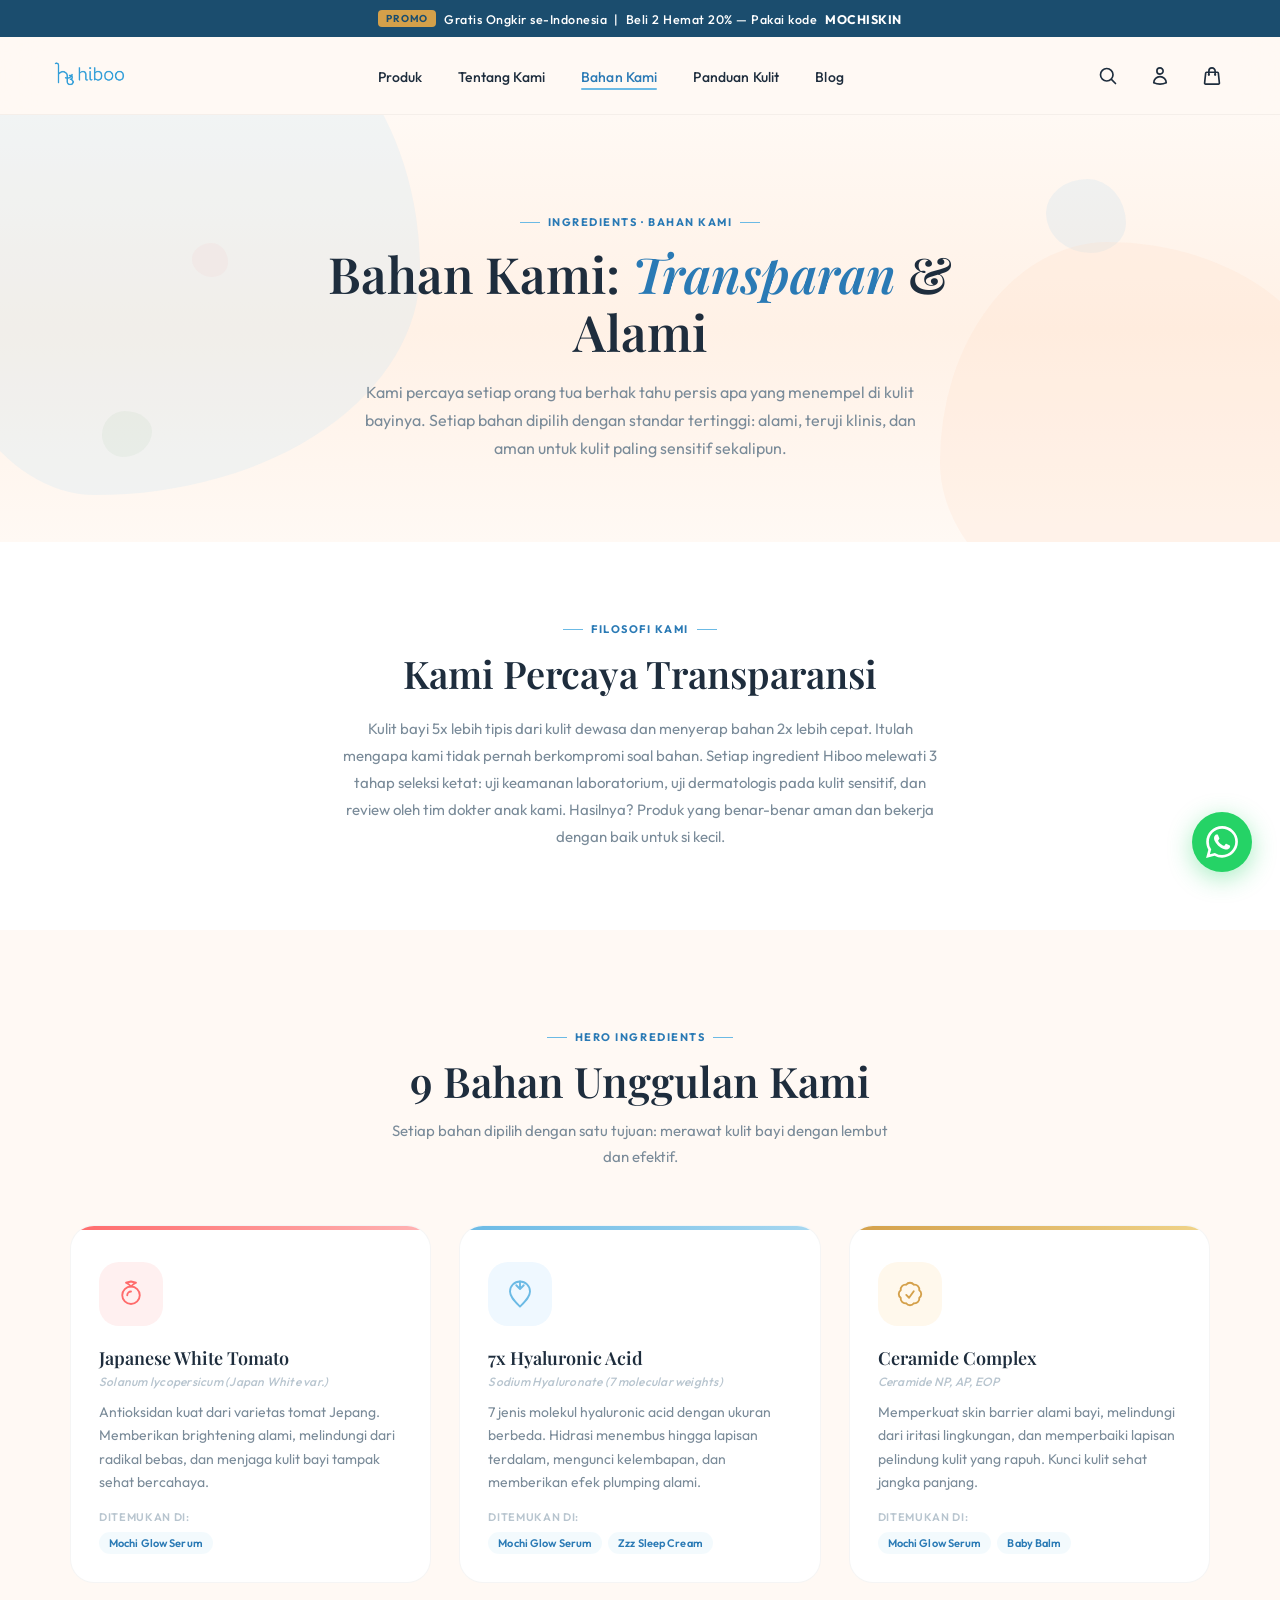
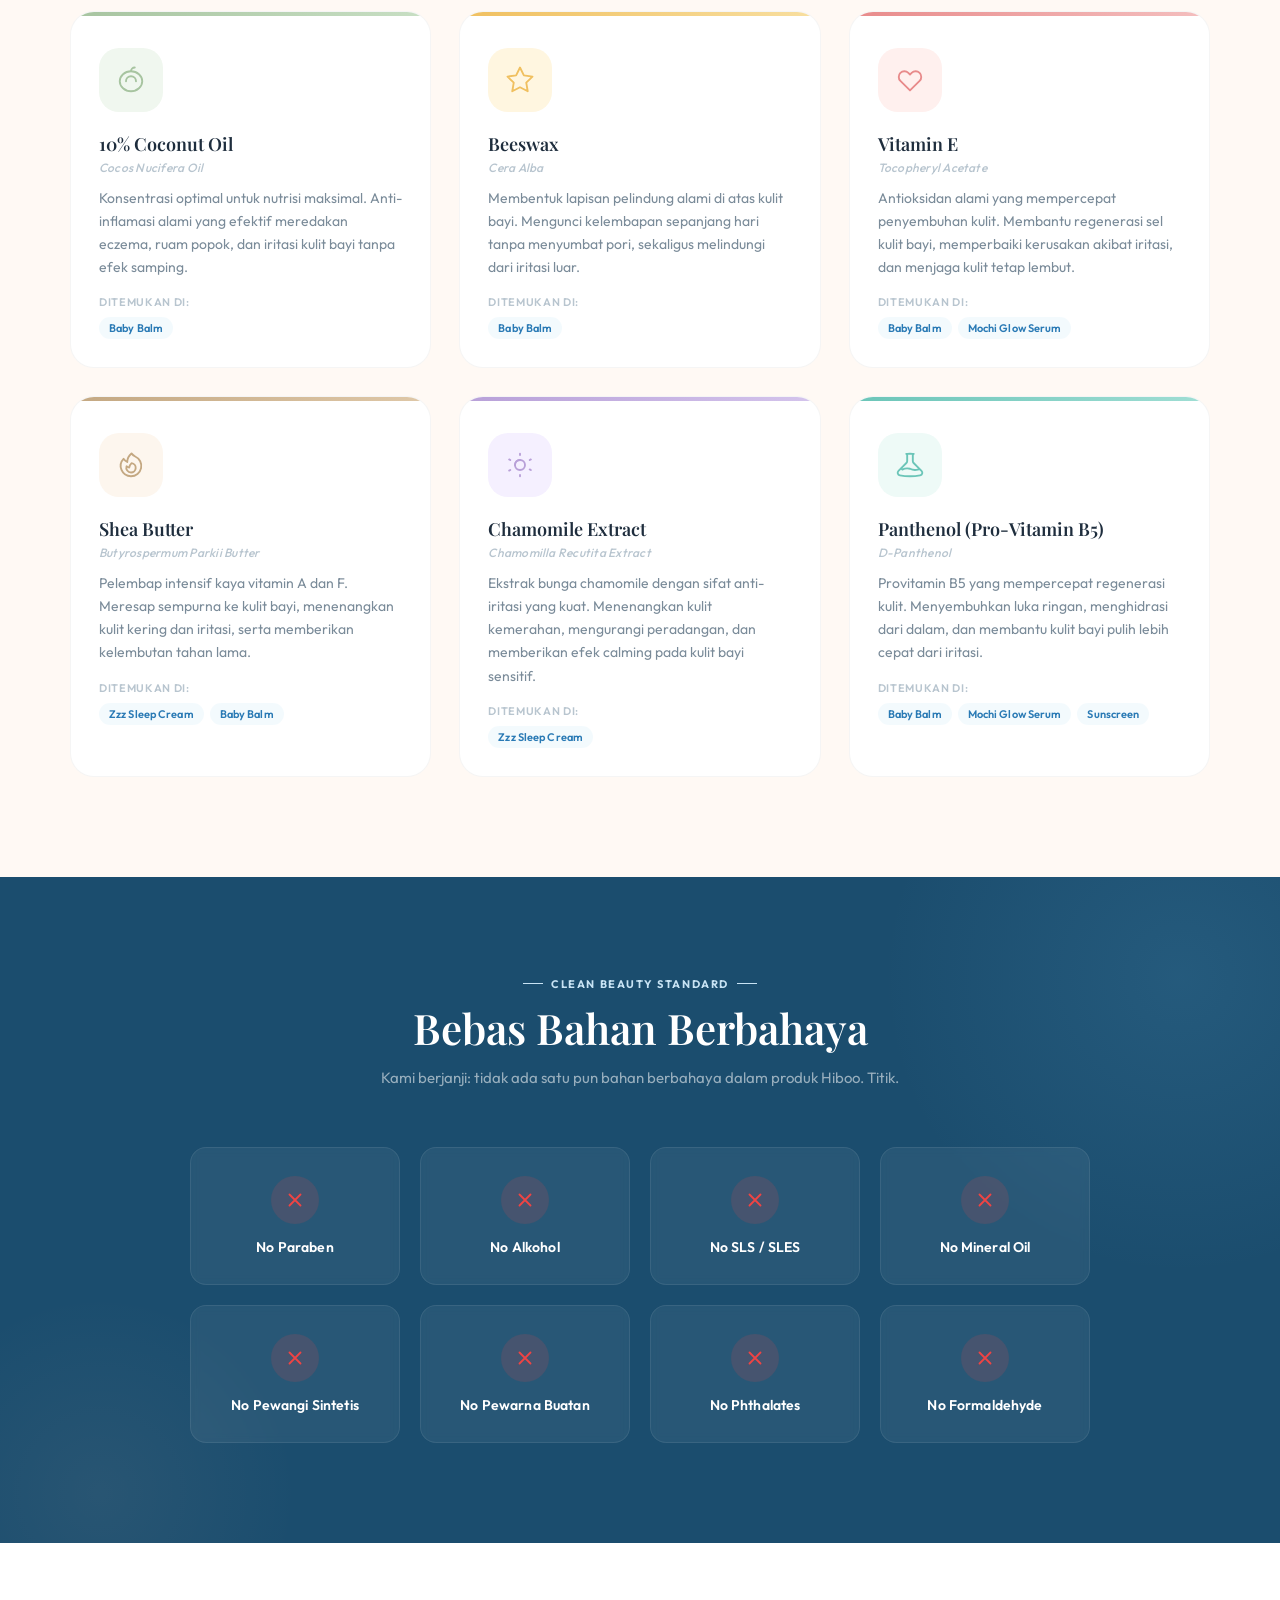
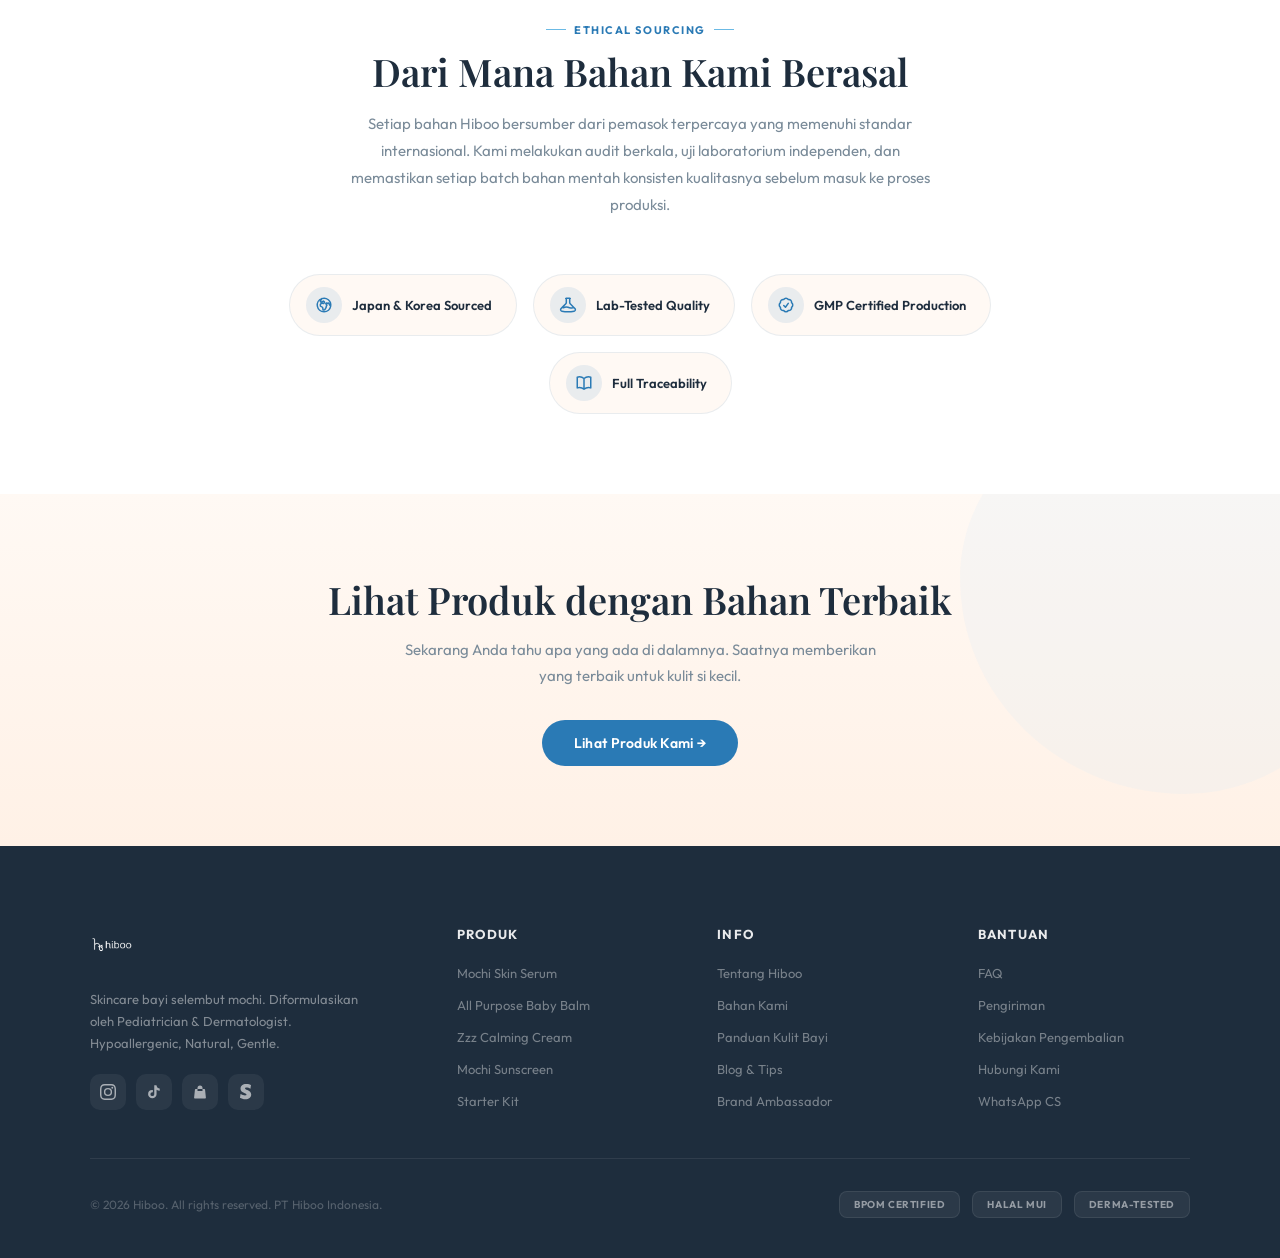
==== commit 1a8955b1: "Convert from ecommerce to marketplace redirect (Shopee + TikTok Shop) - Replace all "Tambah ke Keran" ====
--- a/html/bahan-kami.html
+++ b/html/bahan-kami.html
@@ -39,7 +39,7 @@
 <link href="https://fonts.googleapis.com/css2?family=Outfit:wght@300;400;500;600;700&family=Playfair+Display:ital,wght@0,400;0,600;1,400;1,600&display=swap" rel="stylesheet">
 
 <!-- Shared CSS -->
-<link rel="stylesheet" href="assets/css/style.css">
+<link rel="stylesheet" href="assets/css/style.css?v=2">
 
 <!-- JSON-LD FAQPage -->
 <script type="application/ld+json">
@@ -663,9 +663,8 @@
     <button class="nav-icon" title="Akun" aria-label="Akun saya">
       <svg xmlns="http://www.w3.org/2000/svg" fill="none" viewBox="0 0 24 24" stroke-width="2" stroke="currentColor"><path stroke-linecap="round" stroke-linejoin="round" d="M15.75 6a3.75 3.75 0 1 1-7.5 0 3.75 3.75 0 0 1 7.5 0ZM4.501 20.118a7.5 7.5 0 0 1 14.998 0A17.933 17.933 0 0 1 12 21.75c-2.676 0-5.216-.584-7.499-1.632Z"/></svg>
     </button>
-    <a href="keranjang.html" class="nav-icon cart-btn" title="Keranjang" aria-label="Keranjang belanja">
+    <a href="https://shopee.co.id/hiboobaby" target="_blank" rel="noopener" class="nav-icon cart-btn" title="Shopee Store" aria-label="Beli di Shopee">
       <svg xmlns="http://www.w3.org/2000/svg" fill="none" viewBox="0 0 24 24" stroke-width="2" stroke="currentColor"><path stroke-linecap="round" stroke-linejoin="round" d="M15.75 10.5V6a3.75 3.75 0 1 0-7.5 0v4.5m11.356-1.993 1.263 12c.07.665-.45 1.243-1.119 1.243H4.25a1.125 1.125 0 0 1-1.12-1.243l1.264-12A1.125 1.125 0 0 1 5.513 7.5h12.974c.576 0 1.059.435 1.119 1.007ZM8.625 10.5a.375.375 0 1 1-.75 0 .375.375 0 0 1 .75 0Zm7.5 0a.375.375 0 1 1-.75 0 .375.375 0 0 1 .75 0Z"/></svg>
-      <span class="cart-count">0</span>
     </a>
     <button class="mobile-menu-btn" aria-label="Menu">
       <span></span><span></span><span></span>
@@ -962,10 +961,10 @@
         <a href="https://www.instagram.com/hiboo.baby/" class="footer-social" title="Instagram" rel="noopener" target="_blank">
           <svg xmlns="http://www.w3.org/2000/svg" width="16" height="16" viewBox="0 0 24 24" fill="currentColor"><path d="M12 2.163c3.204 0 3.584.012 4.85.07 3.252.148 4.771 1.691 4.919 4.919.058 1.265.069 1.645.069 4.849 0 3.205-.012 3.584-.069 4.849-.149 3.225-1.664 4.771-4.919 4.919-1.266.058-1.644.07-4.85.07-3.204 0-3.584-.012-4.849-.07-3.26-.149-4.771-1.699-4.919-4.92-.058-1.265-.07-1.644-.07-4.849 0-3.204.013-3.583.07-4.849.149-3.227 1.664-4.771 4.919-4.919 1.266-.057 1.645-.069 4.849-.069ZM12 0C8.741 0 8.333.014 7.053.072 2.695.272.273 2.69.073 7.052.014 8.333 0 8.741 0 12c0 3.259.014 3.668.072 4.948.2 4.358 2.618 6.78 6.98 6.98C8.333 23.986 8.741 24 12 24c3.259 0 3.668-.014 4.948-.072 4.354-.2 6.782-2.618 6.979-6.98.059-1.28.073-1.689.073-4.948 0-3.259-.014-3.667-.072-4.947-.196-4.354-2.617-6.78-6.979-6.98C15.668.014 15.259 0 12 0Zm0 5.838a6.162 6.162 0 1 0 0 12.324 6.162 6.162 0 0 0 0-12.324ZM12 16a4 4 0 1 1 0-8 4 4 0 0 1 0 8Zm6.406-11.845a1.44 1.44 0 1 0 0 2.881 1.44 1.44 0 0 0 0-2.881Z"/></svg>
         </a>
-        <a href="#" class="footer-social" title="TikTok" rel="noopener">
+        <a href="https://www.tiktok.com/@hiboo.baby" target="_blank" class="footer-social" title="TikTok" rel="noopener">
           <svg xmlns="http://www.w3.org/2000/svg" width="16" height="16" viewBox="0 0 24 24" fill="currentColor"><path d="M19.59 6.69a4.83 4.83 0 0 1-3.77-4.25V2h-3.45v13.67a2.89 2.89 0 0 1-2.88 2.5 2.89 2.89 0 0 1-2.89-2.89 2.89 2.89 0 0 1 2.89-2.89c.28 0 .54.04.79.1v-3.5a6.37 6.37 0 0 0-.79-.05A6.34 6.34 0 0 0 3.15 15.2a6.34 6.34 0 0 0 6.34 6.34 6.34 6.34 0 0 0 6.34-6.34V8.73a8.19 8.19 0 0 0 4.77 1.52V6.8a4.84 4.84 0 0 1-1.01-.11Z"/></svg>
         </a>
-        <a href="#" class="footer-social" title="Shopee" rel="noopener">
+        <a href="https://shopee.co.id/hiboobaby" target="_blank" class="footer-social" title="Shopee" rel="noopener">
           <svg xmlns="http://www.w3.org/2000/svg" width="16" height="16" viewBox="0 0 24 24" fill="currentColor"><path d="M15.75 10.5V6a3.75 3.75 0 1 0-7.5 0v4.5m11.356-1.993 1.263 12c.07.665-.45 1.243-1.119 1.243H4.25a1.125 1.125 0 0 1-1.12-1.243l1.264-12A1.125 1.125 0 0 1 5.513 7.5h12.974c.576 0 1.059.435 1.119 1.007Z"/></svg>
         </a>
         <a href="#" class="footer-social" title="Tokopedia" rel="noopener">
--- a/html/assets/css/style.css
+++ b/html/assets/css/style.css
@@ -1502,6 +1502,61 @@
   fill: white;
 }
 
+/* ── MARKETPLACE BUTTONS ── */
+.marketplace-btns {
+  display: flex;
+  gap: 10px;
+  margin-top: 12px;
+}
+
+.mp-btn {
+  display: inline-flex;
+  align-items: center;
+  gap: 8px;
+  padding: 12px 24px;
+  border-radius: 100px;
+  font-family: 'Outfit', sans-serif;
+  font-size: 13px;
+  font-weight: 600;
+  text-decoration: none;
+  transition: all 0.3s ease;
+  cursor: pointer;
+  border: none;
+  white-space: nowrap;
+}
+
+.mp-btn svg, .mp-btn img { width: 18px; height: 18px; flex-shrink: 0; }
+
+.mp-btn-shopee {
+  background: #EE4D2D;
+  color: white;
+}
+.mp-btn-shopee:hover {
+  background: #D94425;
+  transform: translateY(-2px);
+  box-shadow: 0 6px 20px rgba(238,77,45,0.3);
+}
+
+.mp-btn-tiktok {
+  background: #010101;
+  color: white;
+}
+.mp-btn-tiktok:hover {
+  background: #333;
+  transform: translateY(-2px);
+  box-shadow: 0 6px 20px rgba(0,0,0,0.3);
+}
+
+.mp-btn-outline {
+  background: transparent;
+  color: var(--hb-text);
+  border: 1.5px solid var(--hb-light);
+}
+.mp-btn-outline:hover {
+  border-color: var(--hb-deep);
+  color: var(--hb-deep);
+}
+
 @media (max-width: 640px) {
   .wa-float { bottom: 20px; right: 20px; }
   .wa-float-btn { width: 52px; height: 52px; }
@@ -1626,33 +1681,135 @@
 /* ── RESPONSIVE ── */
 @media (max-width: 1024px) {
   .hero { grid-template-columns: 1fr; }
-  .hero-right { min-height: 400px; }
+  .hero-right { min-height: 350px; }
   .hero-left { padding: 60px 40px; }
   nav { padding: 0 24px; }
   .section-pad { padding: 72px 24px; }
   .products-grid { grid-template-columns: repeat(2, 1fr); }
-  .why-grid { grid-template-columns: 1fr; max-width: 400px; }
+  .why-grid { grid-template-columns: 1fr; max-width: 400px; margin: 0 auto; }
   .science-grid { grid-template-columns: 1fr; }
   .testi-grid { grid-template-columns: 1fr; max-width: 400px; margin: 0 auto; }
   .proof-stats { gap: 32px; flex-wrap: wrap; }
   .footer-grid { grid-template-columns: 1fr 1fr; }
   .insta-grid { grid-template-columns: repeat(4, 1fr); }
-  .trust-ribbon { gap: 24px; flex-wrap: wrap; justify-content: center; }
+  .trust-ribbon { gap: 16px; flex-wrap: wrap; justify-content: center; padding: 20px 24px; }
   .concerns-grid { grid-template-columns: repeat(2, 1fr); }
 }
 
 @media (max-width: 640px) {
-  .hero-left { padding: 40px 24px; }
-  .hero-ctas { flex-direction: column; }
-  .hero-trust { flex-direction: column; gap: 16px; }
-  .products-grid { grid-template-columns: 1fr; max-width: 360px; margin: 0 auto; }
+  /* ── NAV ── */
+  nav { padding: 0 16px; height: 64px; }
+  .nav-logo img { height: 40px; }
   .nav-links { display: none; }
   .mobile-menu-btn { display: flex; }
+  .nav-icon { width: 36px; height: 36px; }
+  .nav-icon svg { width: 18px; height: 18px; }
+  .nav-right { gap: 6px; }
+  .cart-count { width: 14px; height: 14px; font-size: 8px; top: 1px; right: 1px; }
+
+  /* ── ANNOUNCEMENT BAR ── */
+  .announce-bar { font-size: 11px; padding: 8px 12px; gap: 6px; }
+  .announce-bar span { font-size: 9px; padding: 2px 6px; }
+
+  /* ── HERO ── */
+  .hero-left { padding: 32px 20px; }
+  .hero h1 { font-size: 32px; margin-bottom: 14px; }
+  .hero h1 .jp-text { font-size: 13px; }
+  .hero-tag { font-size: 11px; margin-bottom: 16px; }
+  .hero-desc { font-size: 14px; margin-bottom: 28px; }
+  .hero-ctas { flex-direction: column; gap: 10px; margin-bottom: 32px; }
+  .btn-primary, .btn-secondary { padding: 13px 24px; font-size: 14px; justify-content: center; }
+  .hero-trust { flex-direction: column; gap: 10px; }
+  .trust-item { padding: 8px 14px 8px 10px; }
+  .trust-icon { width: 32px; height: 32px; }
+  .trust-icon svg { width: 16px; height: 16px; }
+  .trust-text { font-size: 12px; }
+  .trust-text small { font-size: 10px; }
+  .hero-right { min-height: 280px; }
+  .hero-product-img { max-height: 240px; }
   .hero-floating-badge { display: none; }
-  .footer-grid { grid-template-columns: 1fr; }
+  .cloud, .mochi-shape { display: none; }
+
+  /* ── SECTIONS ── */
+  .section-pad { padding: 56px 20px; }
+  .section-header { margin-bottom: 36px; }
+  .section-header h2 { font-size: 26px; }
+  .section-header p { font-size: 14px; }
+  .sh-tag { font-size: 10px; }
+
+  /* ── TRUST RIBBON ── */
+  .trust-ribbon { gap: 12px; padding: 16px 16px; flex-wrap: wrap; justify-content: center; }
+  .ribbon-item { font-size: 11px; gap: 6px; }
+  .ribbon-item .ri-icon { font-size: 16px; }
+
+  /* ── PRODUCTS ── */
+  .products-grid { grid-template-columns: repeat(2, 1fr); gap: 14px; max-width: 100%; }
+  .product-img { height: 200px; }
+  .product-img-bg { padding: 12px; }
+  .product-img-bg img { max-height: 160px; }
+  .product-info { padding: 14px; }
+  .product-info h3 { font-size: 15px; }
+  .product-info .p-category { font-size: 10px; }
+  .product-info .p-desc { font-size: 12px; margin-bottom: 10px; display: -webkit-box; -webkit-line-clamp: 2; -webkit-box-orient: vertical; overflow: hidden; }
+  .product-price .current { font-size: 15px; }
+  .product-price .original { font-size: 11px; }
+  .product-rating { font-size: 11px; }
+  .product-card-badge { font-size: 9px; padding: 3px 8px; top: 10px; left: 10px; }
+  .product-card-badge.disc { font-size: 10px; padding: 3px 7px; top: 10px; right: 10px; }
+  .product-quick-add { display: none; }
+  .products-more { margin-top: 32px; }
+
+  /* ── WHY SECTION ── */
+  .why-grid { grid-template-columns: 1fr; max-width: 100%; gap: 16px; }
+  .why-card { padding: 32px 24px; }
+  .why-icon { width: 56px; height: 56px; }
+  .why-icon svg { width: 26px; height: 26px; }
+  .why-card h3 { font-size: 19px; }
+  .why-card p { font-size: 13px; }
+
+  /* ── PROOF / TESTIMONIALS ── */
+  .proof-stats { gap: 20px; justify-content: center; }
+  .proof-stat-num { font-size: 32px; }
+  .proof-stat-label { font-size: 11px; }
+  .testi-grid { grid-template-columns: 1fr; max-width: 100%; }
+  .testi-card { padding: 24px; }
+  .testi-card blockquote { font-size: 13px; }
+
+  /* ── SCIENCE ── */
+  .science-grid { grid-template-columns: 1fr; gap: 32px; }
+  .science-visual { padding: 40px 24px; min-height: 280px; }
+  .science-content h2 { font-size: 26px; }
+
+  /* ── CONCERNS ── */
+  .concerns-grid { grid-template-columns: 1fr; max-width: 100%; gap: 14px; }
+  .concern-card { padding: 24px 20px; }
+
+  /* ── CTA BANNER ── */
+  .cta-banner { padding: 48px 20px; }
+  .cta-banner h2 { font-size: 24px; }
+  .cta-banner p { font-size: 14px; }
+
+  /* ── INSTAGRAM ── */
+  .insta-grid { grid-template-columns: repeat(2, 1fr); gap: 4px; }
+  .insta-follow-bar { margin-top: 24px; }
+
+  /* ── FOOTER ── */
+  .site-footer { padding: 48px 20px 32px; }
+  .footer-grid { grid-template-columns: 1fr; gap: 32px; }
+  .footer-brand p { max-width: 100%; }
+  .footer-col h4 { margin-bottom: 14px; }
+  .footer-col ul { gap: 10px; }
   .footer-bottom { flex-direction: column; gap: 16px; text-align: center; }
-  .cta-banner { padding: 60px 24px; }
-  .insta-grid { grid-template-columns: repeat(3, 1fr); }
-  .hero-product-img { max-height: 300px; }
-  .concerns-grid { grid-template-columns: 1fr; max-width: 360px; margin: 0 auto; }
-}
+  .footer-badges { flex-wrap: wrap; justify-content: center; }
+
+  /* ── MARKETPLACE BUTTONS ── */
+  .marketplace-btns { flex-direction: column; }
+  .mp-btn { justify-content: center; font-size: 14px; padding: 14px 20px; }
+}
+
+/* ── EXTRA SMALL (< 380px) ── */
+@media (max-width: 380px) {
+  .hero h1 { font-size: 28px; }
+  .proof-stats { flex-direction: column; gap: 16px; }
+  .trust-ribbon { flex-direction: column; align-items: center; }
+}
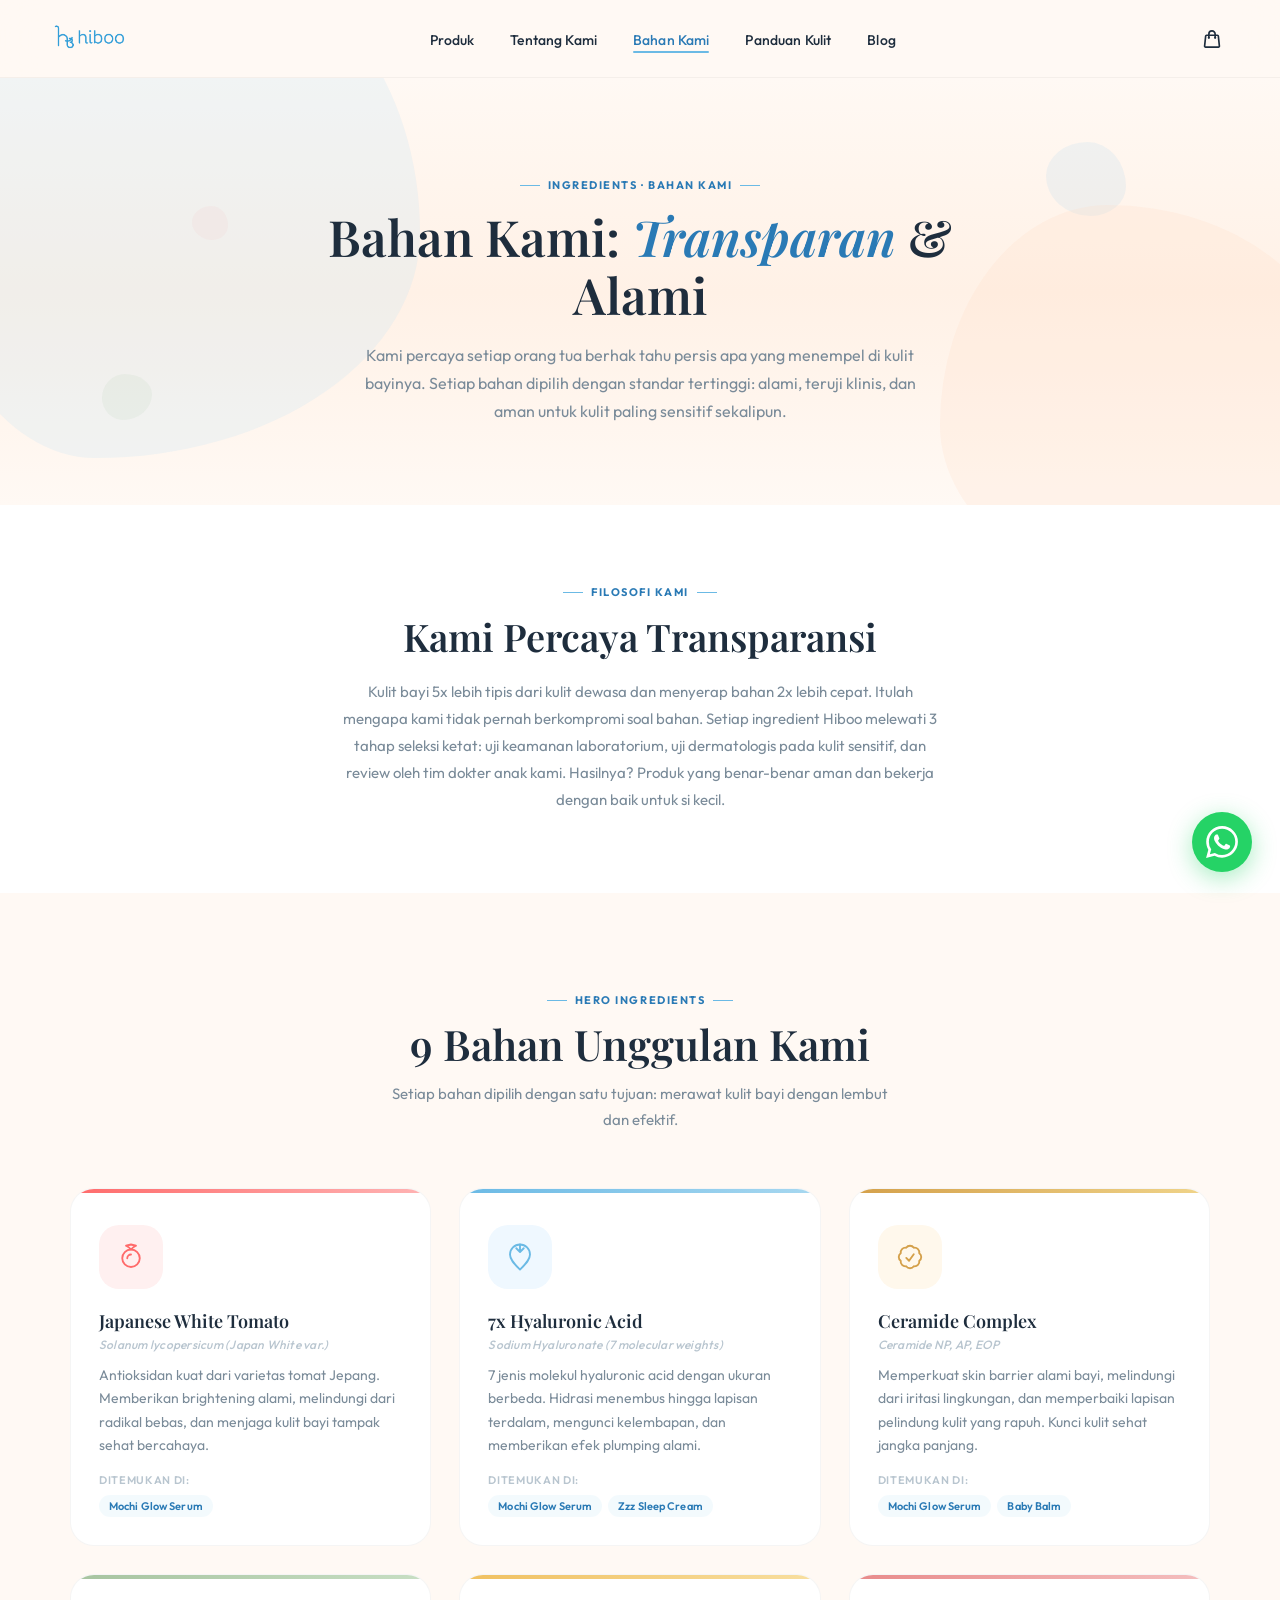
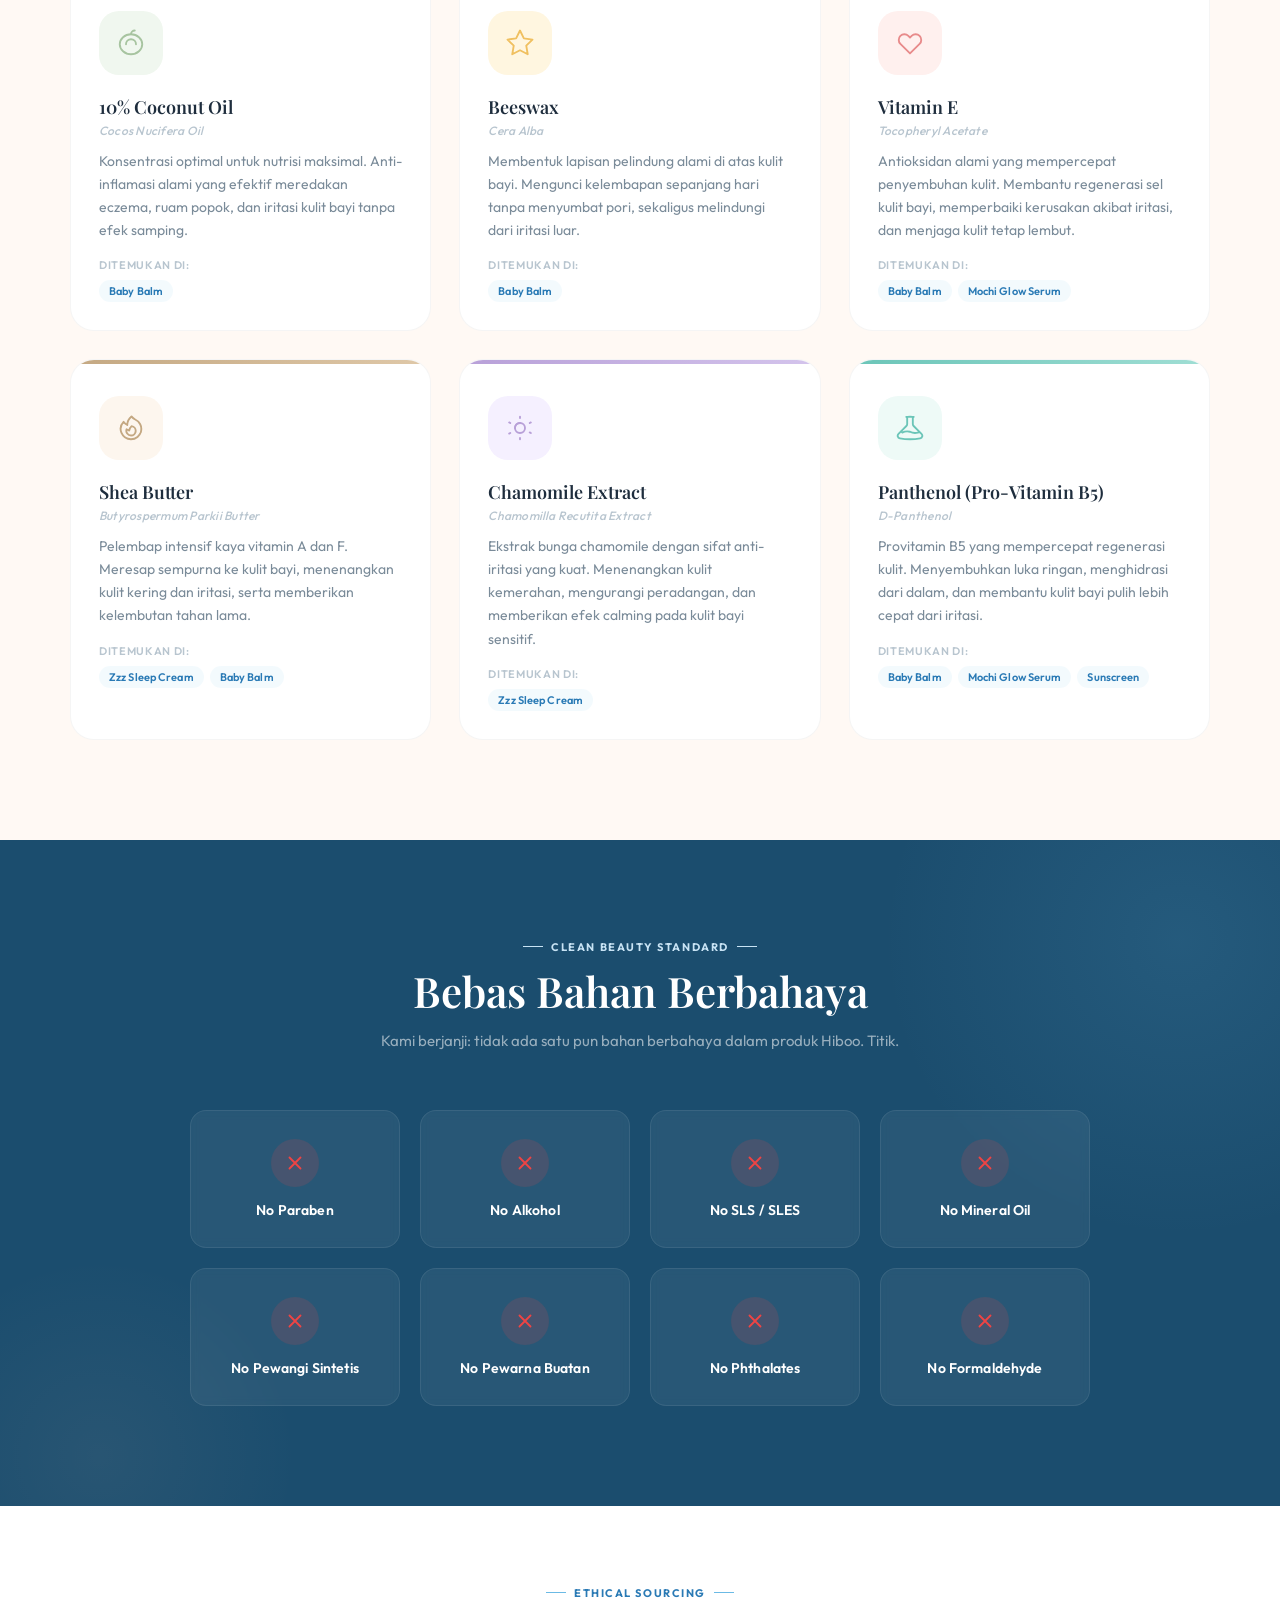
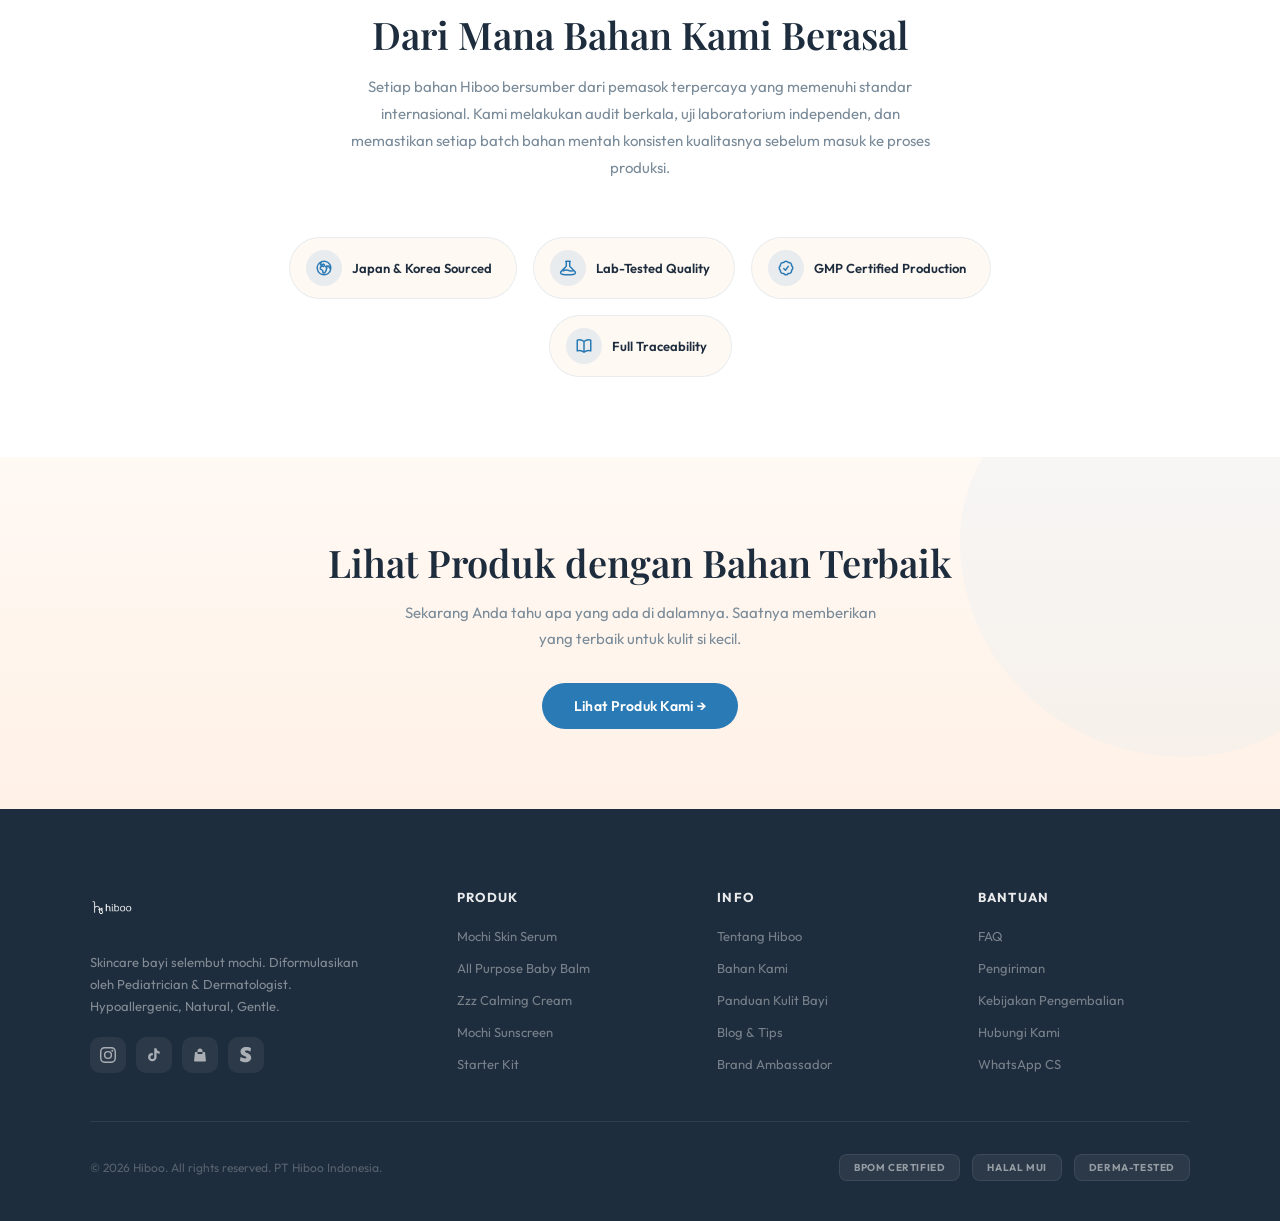
==== commit 08706ec0: "Remove announcement bar, search/profile icons, gratis ongkir - Removed "Gratis Ongkir" promo announc" ====
--- a/html/bahan-kami.html
+++ b/html/bahan-kami.html
@@ -39,7 +39,7 @@
 <link href="https://fonts.googleapis.com/css2?family=Outfit:wght@300;400;500;600;700&family=Playfair+Display:ital,wght@0,400;0,600;1,400;1,600&display=swap" rel="stylesheet">
 
 <!-- Shared CSS -->
-<link rel="stylesheet" href="assets/css/style.css?v=2">
+<link rel="stylesheet" href="assets/css/style.css?v=3">
 
 <!-- JSON-LD FAQPage -->
 <script type="application/ld+json">
@@ -639,10 +639,6 @@
 <body>
 
 <!-- ANNOUNCEMENT BAR -->
-<div class="announce-bar">
-  <span>PROMO</span>
-  Gratis Ongkir se-Indonesia &nbsp;|&nbsp; Beli 2 Hemat 20% &mdash; Pakai kode <strong>MOCHISKIN</strong>
-</div>
 
 <!-- NAV -->
 <nav>
@@ -657,12 +653,6 @@
     <li><a href="blog.html">Blog</a></li>
   </ul>
   <div class="nav-right">
-    <button class="nav-icon" title="Cari" aria-label="Cari produk">
-      <svg xmlns="http://www.w3.org/2000/svg" fill="none" viewBox="0 0 24 24" stroke-width="2" stroke="currentColor"><path stroke-linecap="round" stroke-linejoin="round" d="m21 21-5.197-5.197m0 0A7.5 7.5 0 1 0 5.196 5.196a7.5 7.5 0 0 0 10.607 10.607Z"/></svg>
-    </button>
-    <button class="nav-icon" title="Akun" aria-label="Akun saya">
-      <svg xmlns="http://www.w3.org/2000/svg" fill="none" viewBox="0 0 24 24" stroke-width="2" stroke="currentColor"><path stroke-linecap="round" stroke-linejoin="round" d="M15.75 6a3.75 3.75 0 1 1-7.5 0 3.75 3.75 0 0 1 7.5 0ZM4.501 20.118a7.5 7.5 0 0 1 14.998 0A17.933 17.933 0 0 1 12 21.75c-2.676 0-5.216-.584-7.499-1.632Z"/></svg>
-    </button>
     <a href="https://shopee.co.id/hiboobaby" target="_blank" rel="noopener" class="nav-icon cart-btn" title="Shopee Store" aria-label="Beli di Shopee">
       <svg xmlns="http://www.w3.org/2000/svg" fill="none" viewBox="0 0 24 24" stroke-width="2" stroke="currentColor"><path stroke-linecap="round" stroke-linejoin="round" d="M15.75 10.5V6a3.75 3.75 0 1 0-7.5 0v4.5m11.356-1.993 1.263 12c.07.665-.45 1.243-1.119 1.243H4.25a1.125 1.125 0 0 1-1.12-1.243l1.264-12A1.125 1.125 0 0 1 5.513 7.5h12.974c.576 0 1.059.435 1.119 1.007ZM8.625 10.5a.375.375 0 1 1-.75 0 .375.375 0 0 1 .75 0Zm7.5 0a.375.375 0 1 1-.75 0 .375.375 0 0 1 .75 0Z"/></svg>
     </a>
